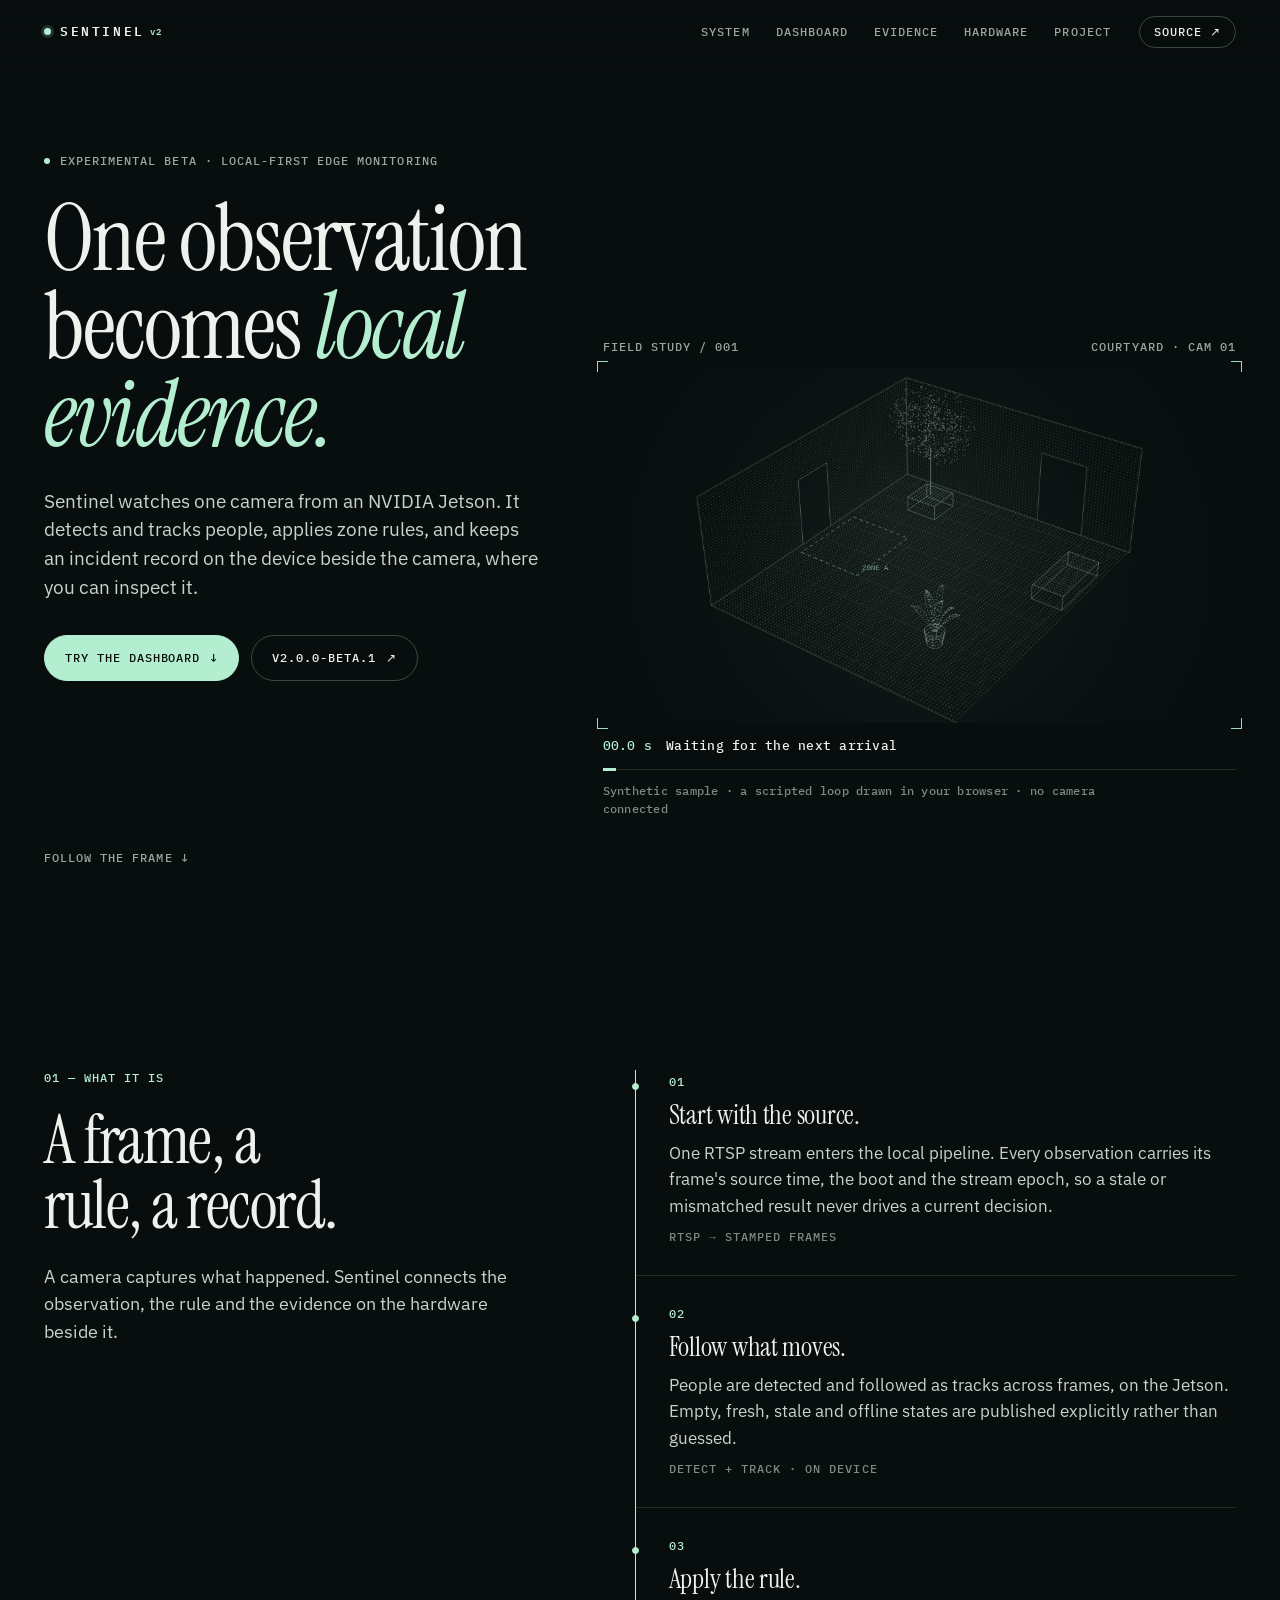
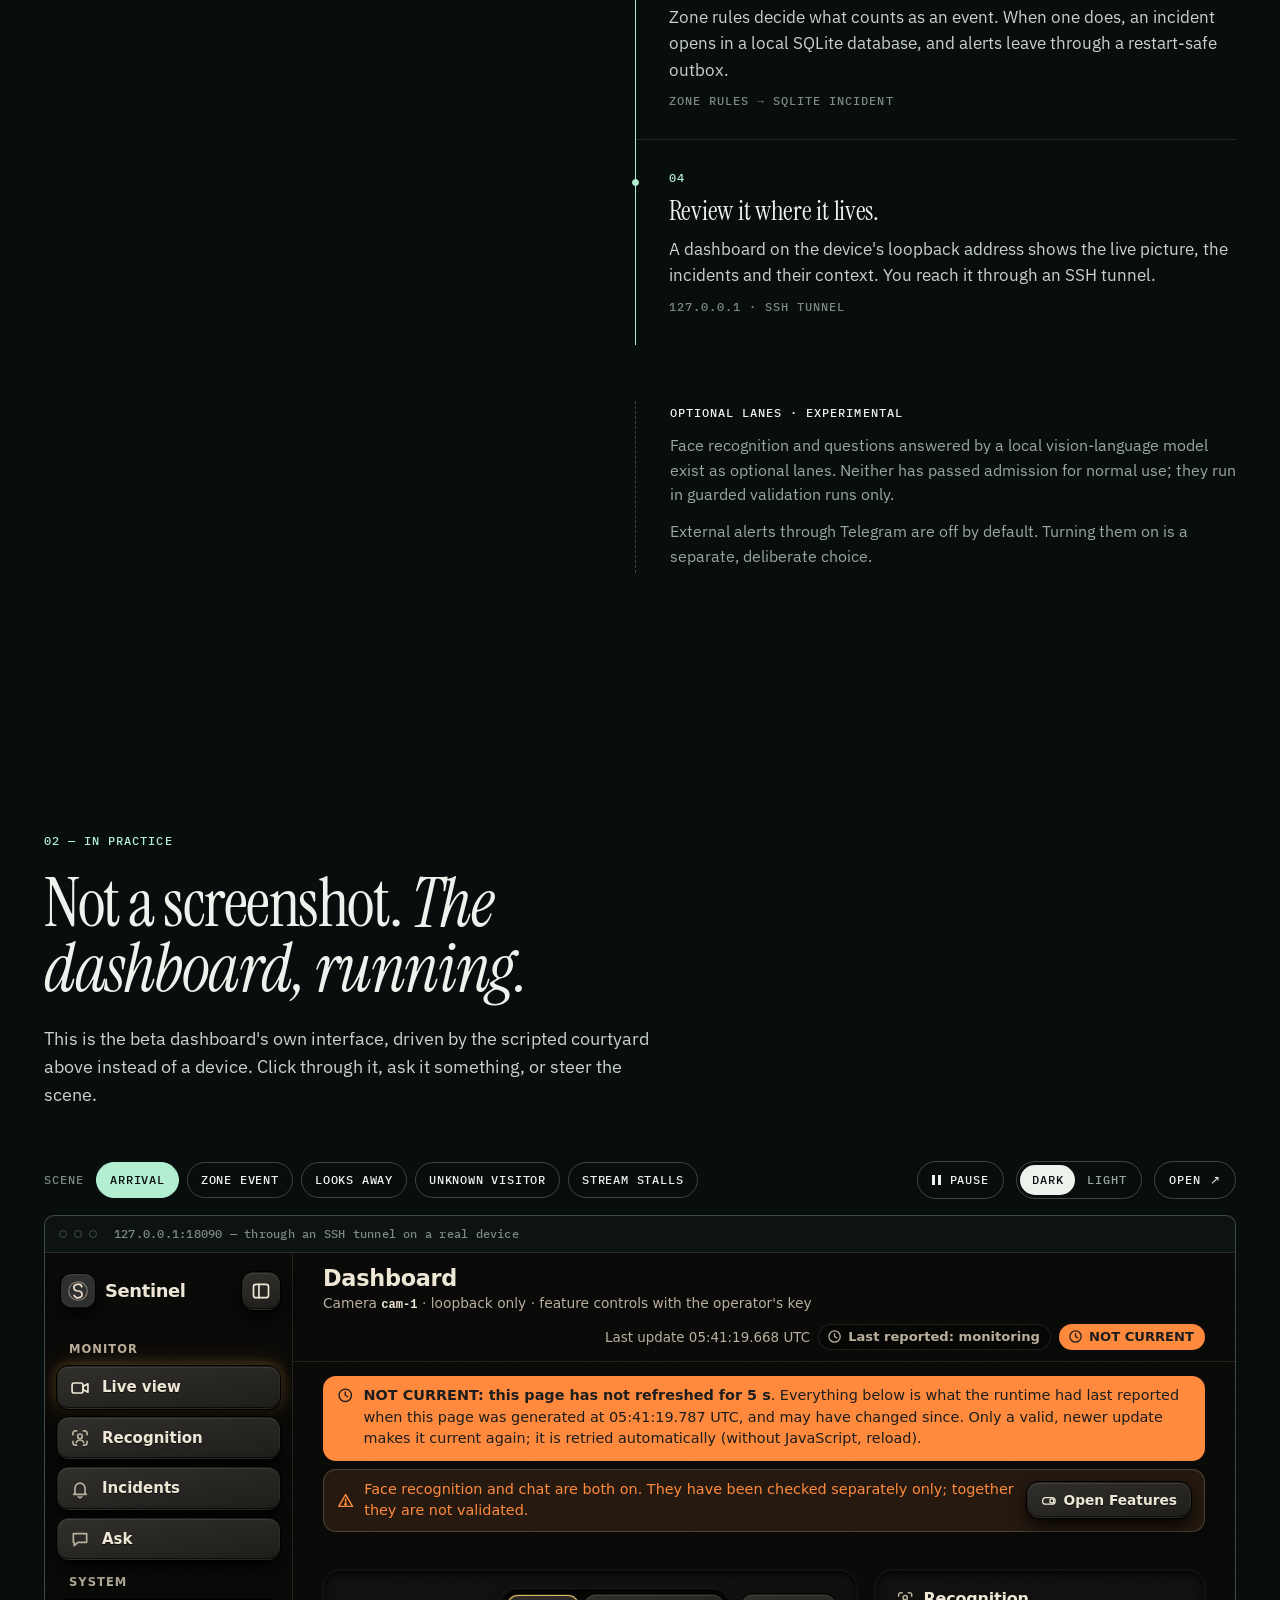
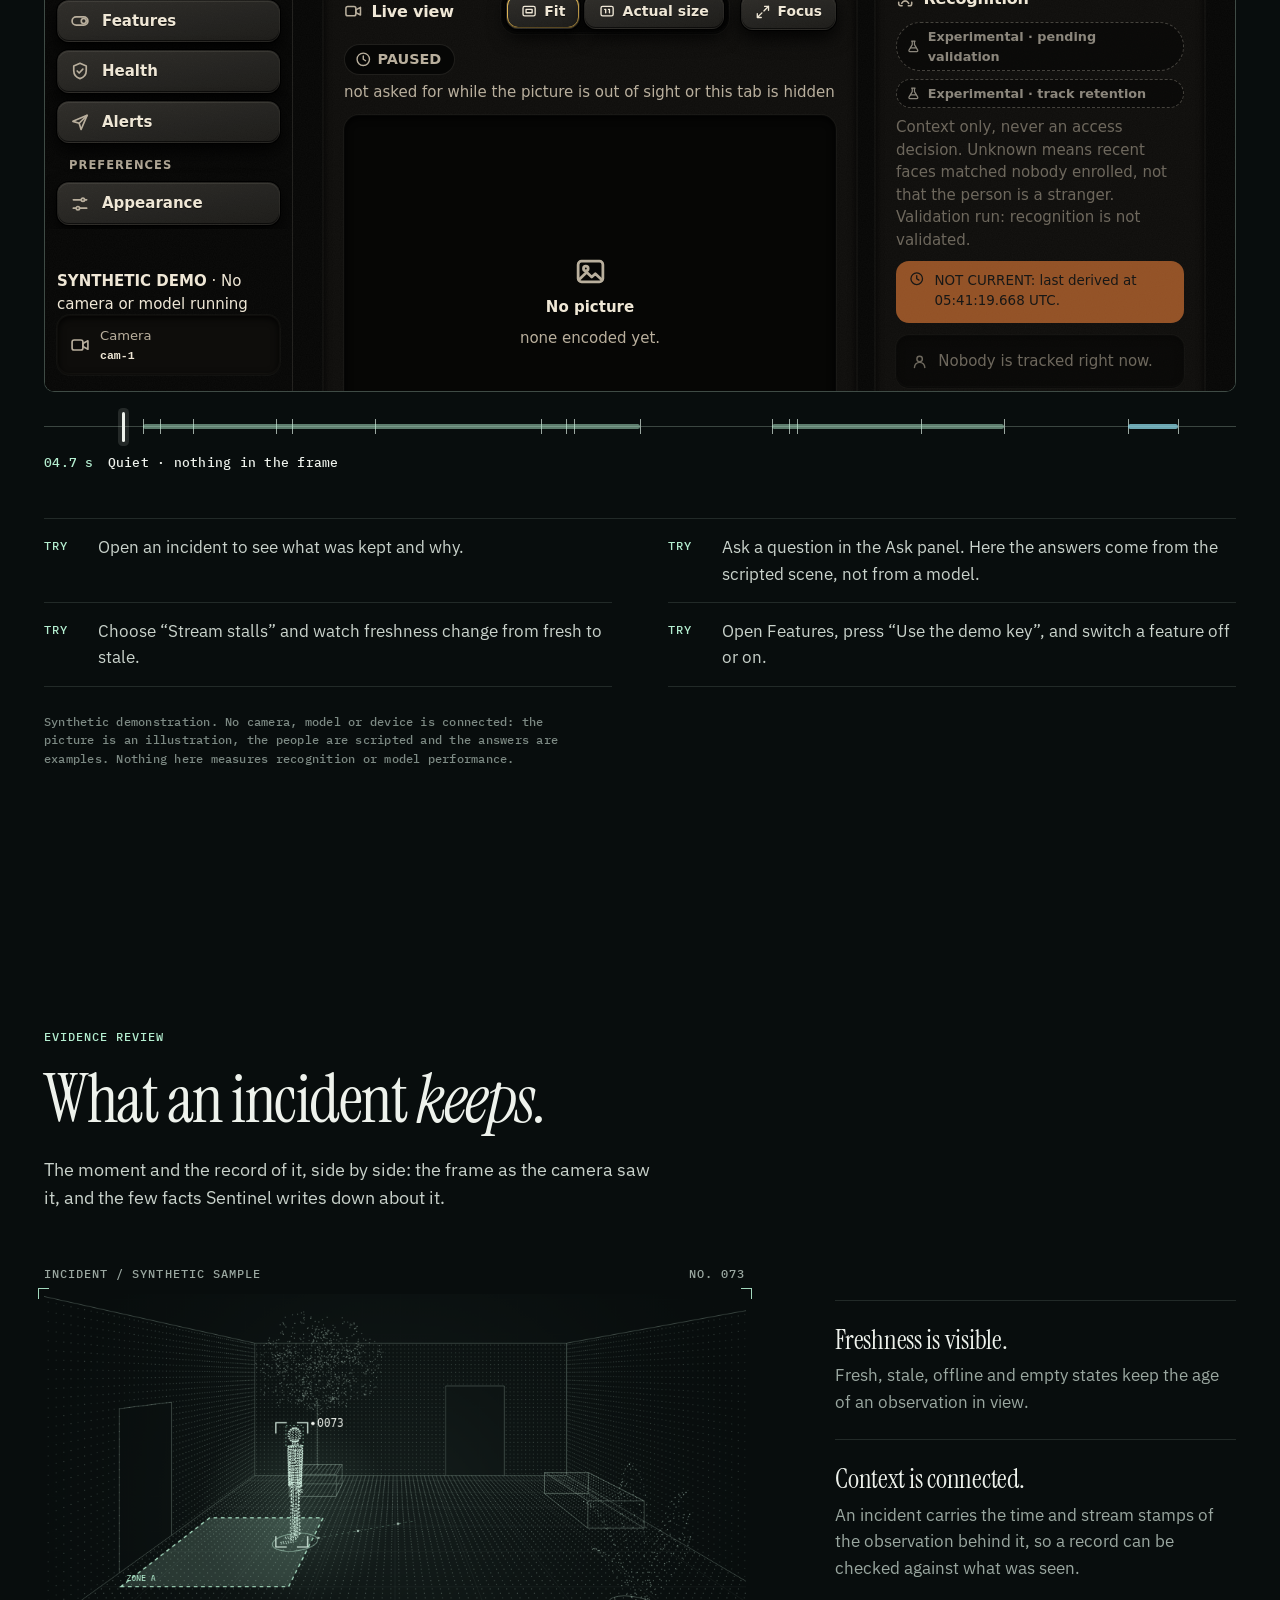
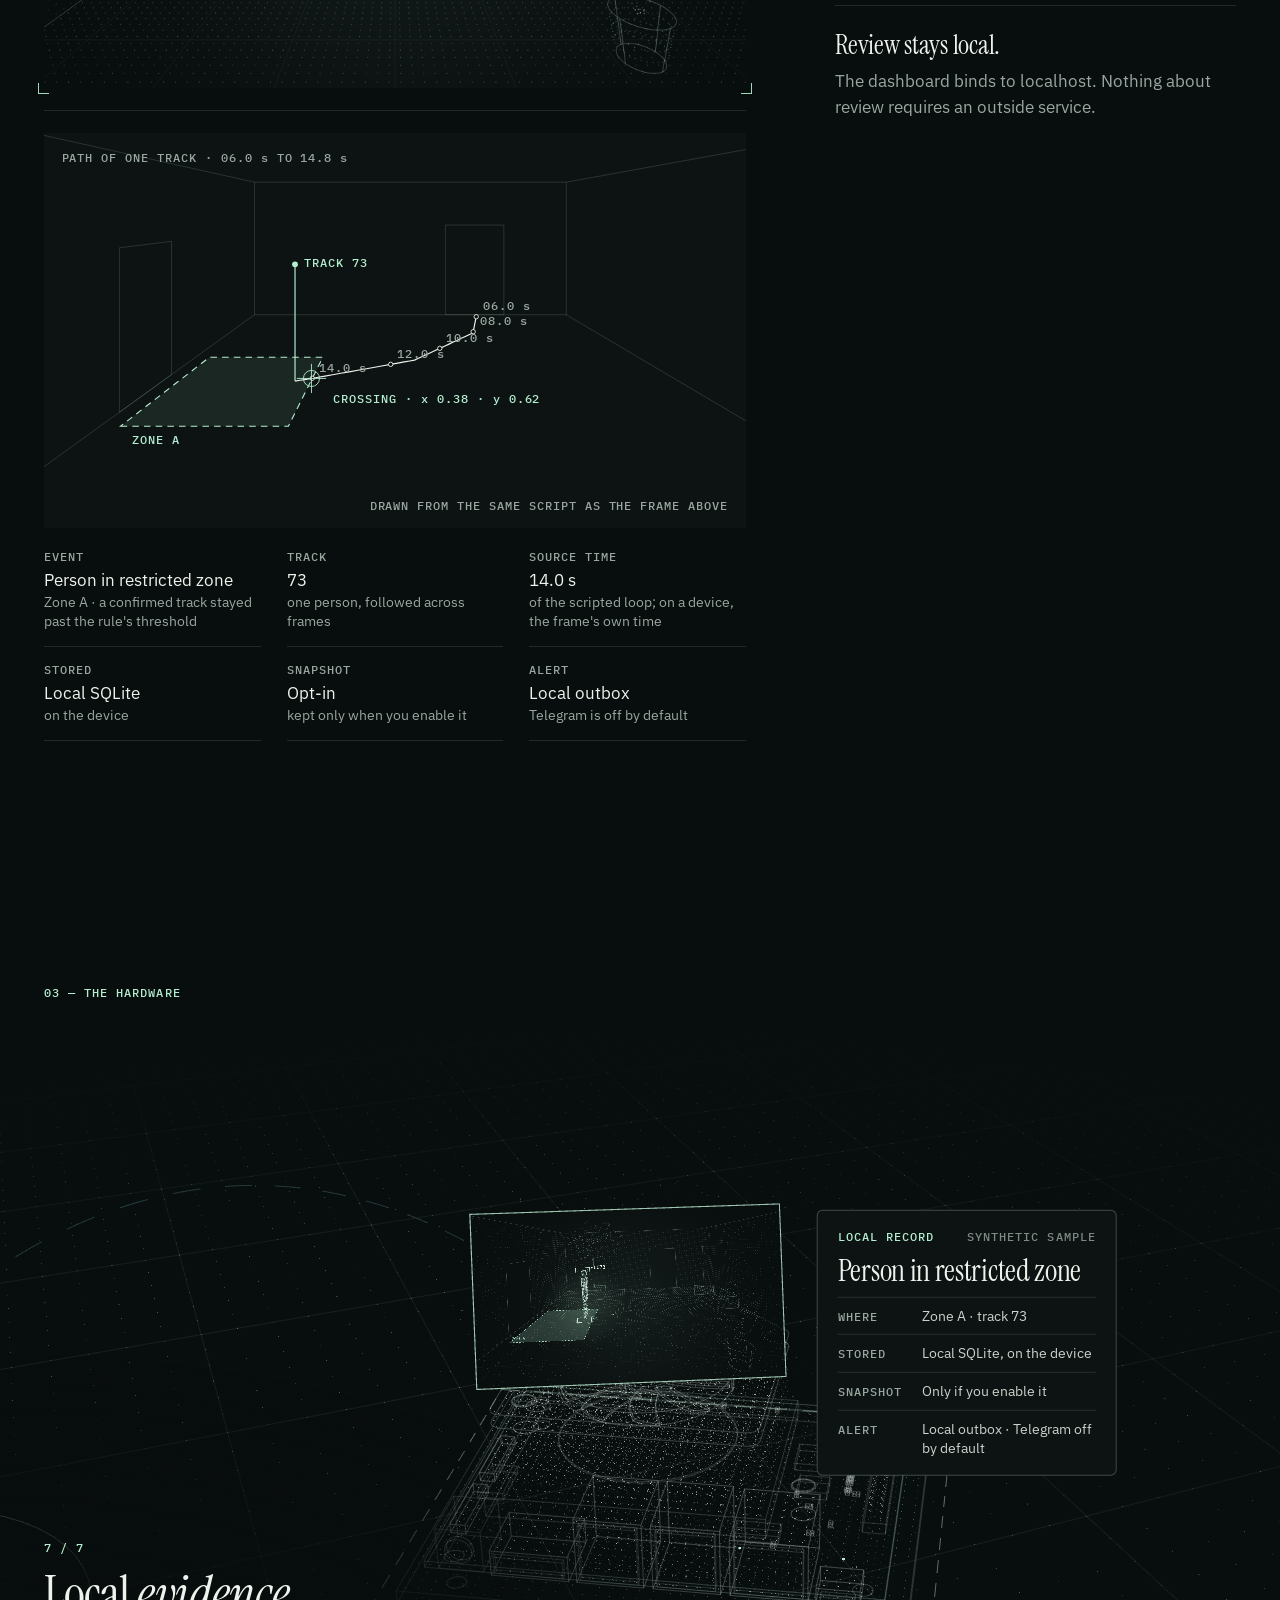
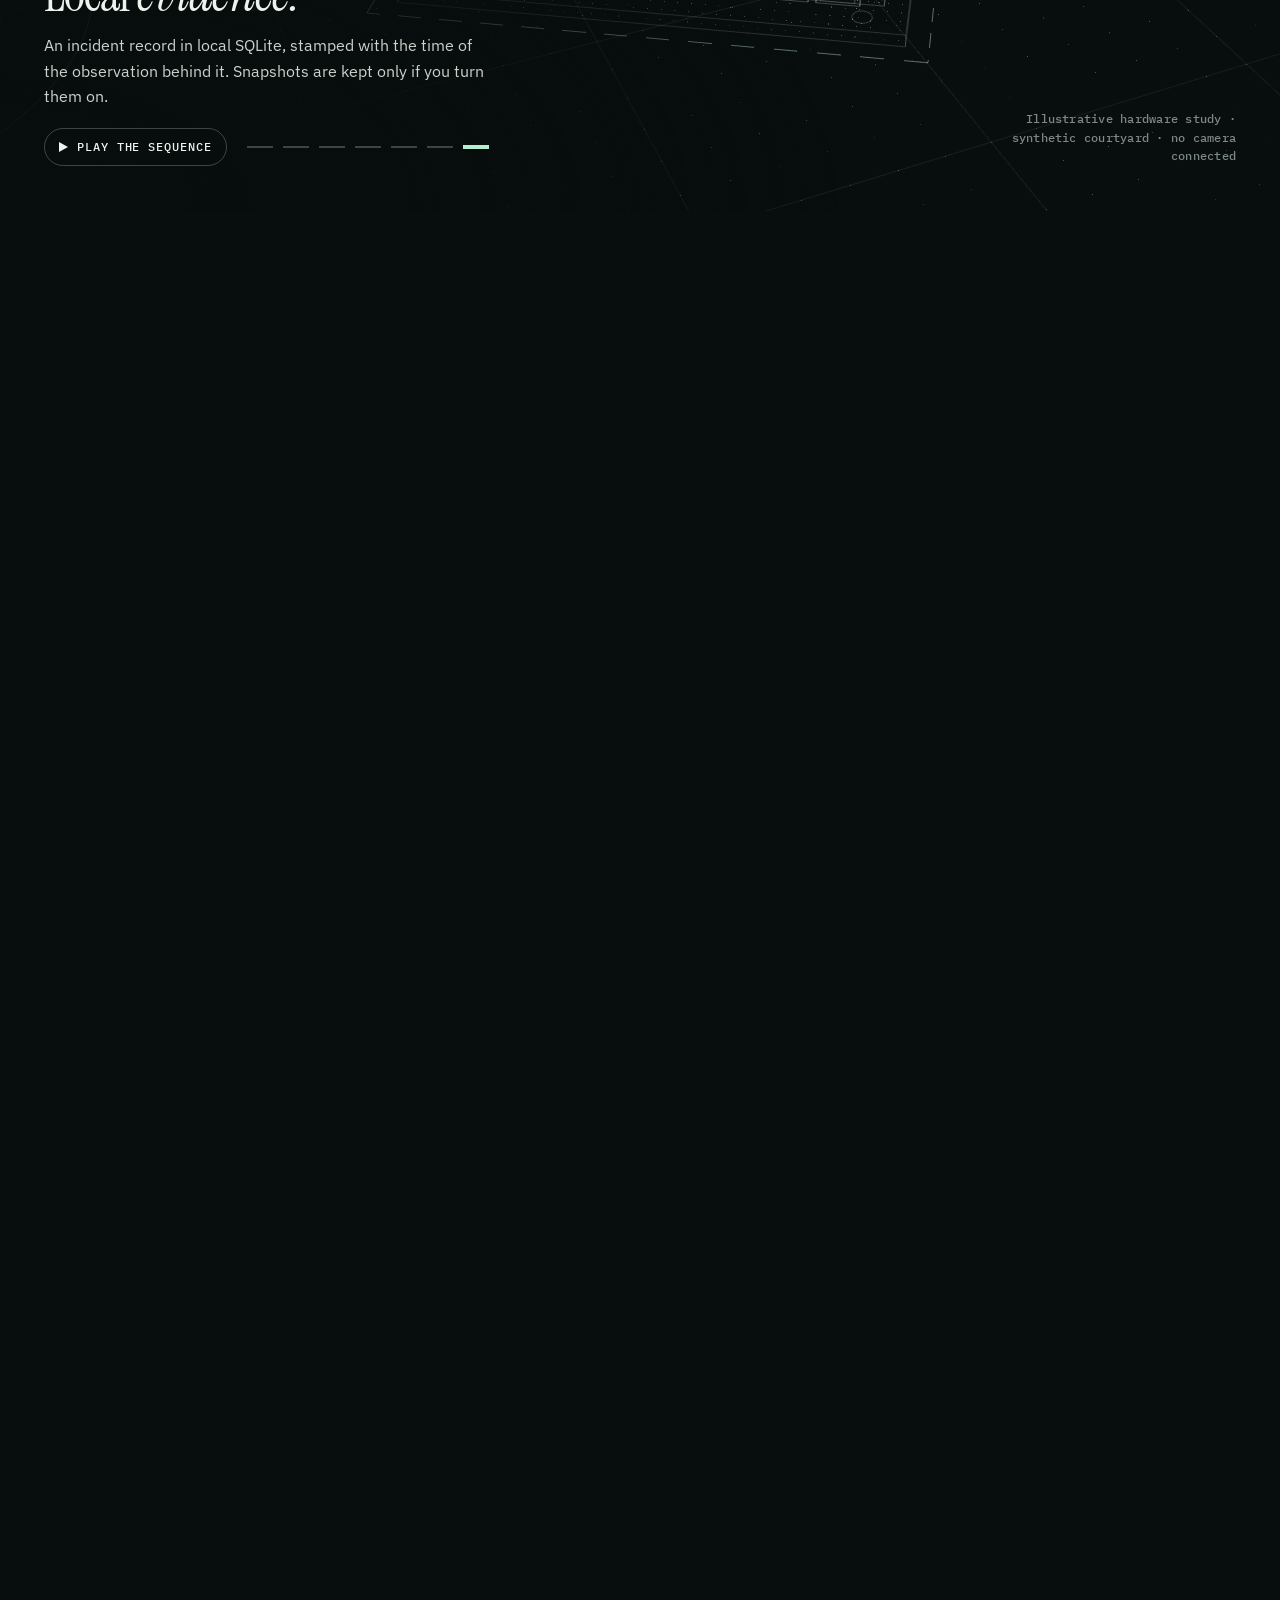
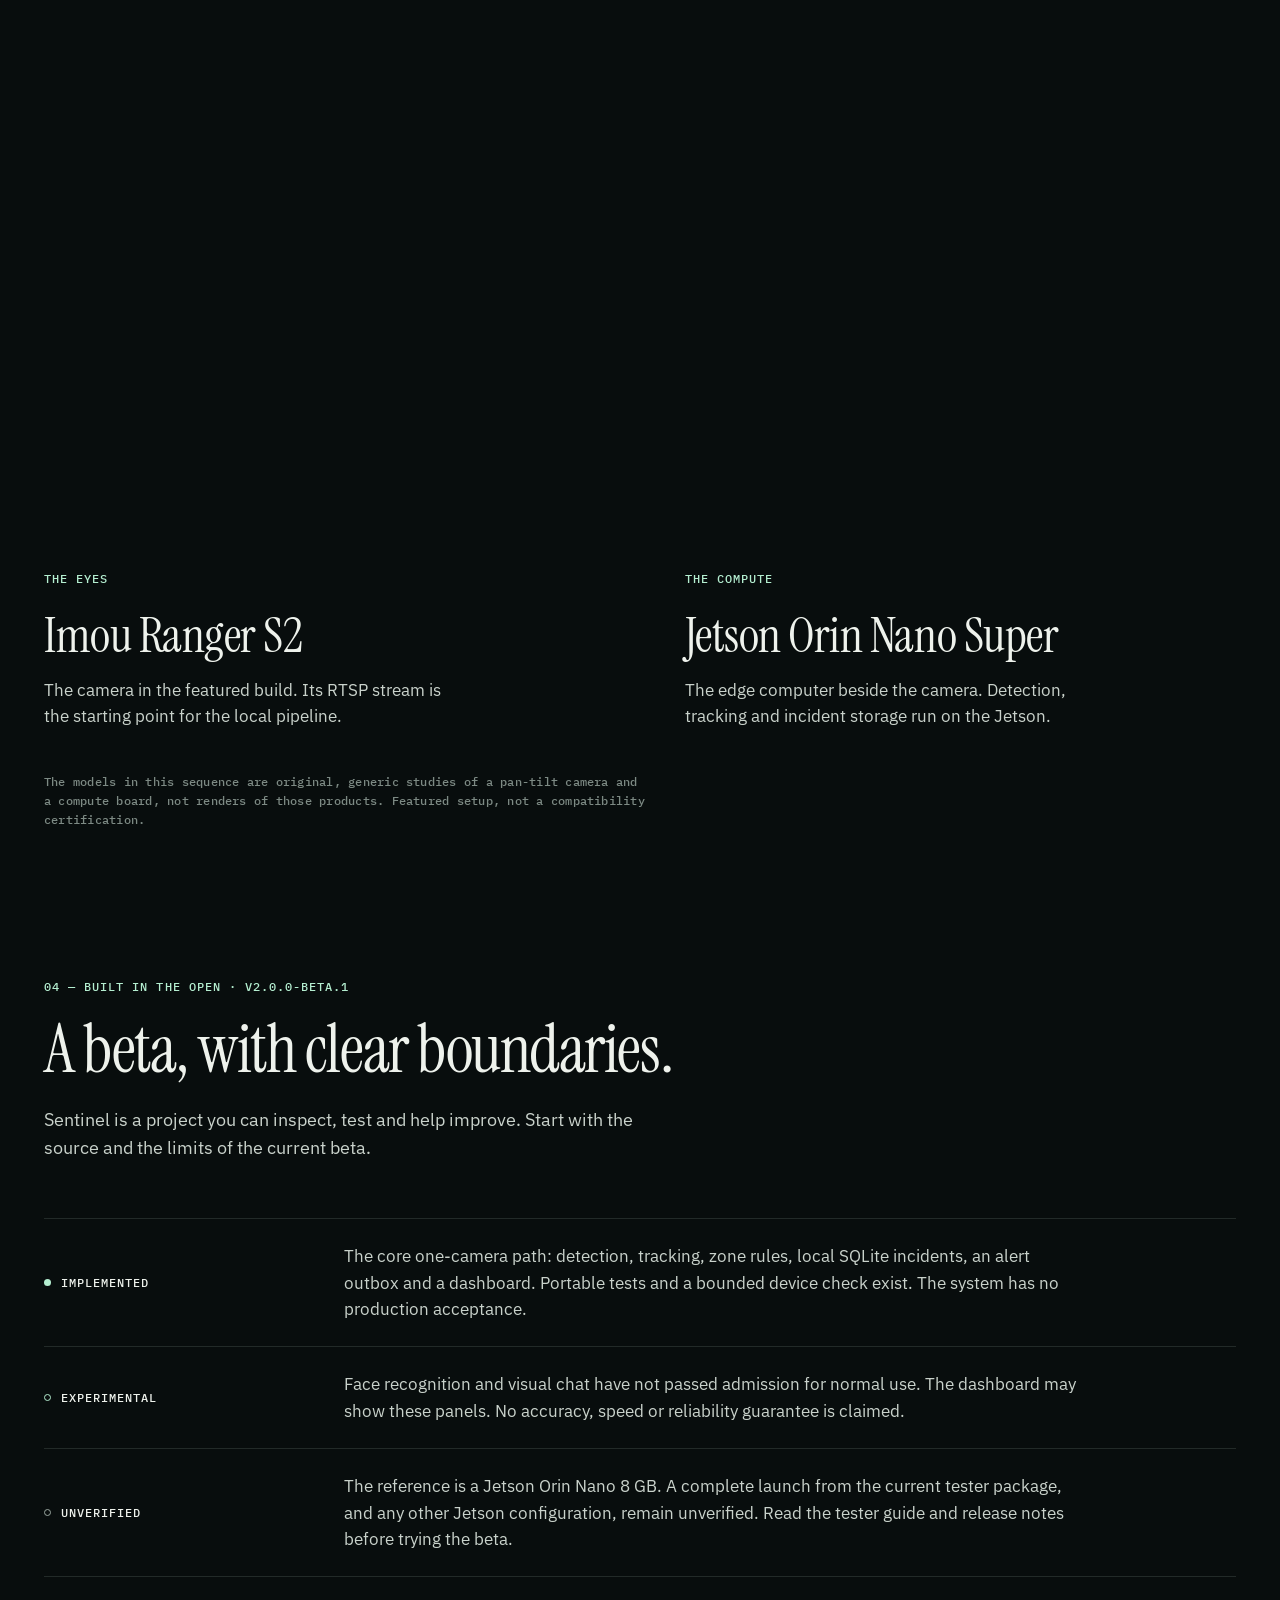
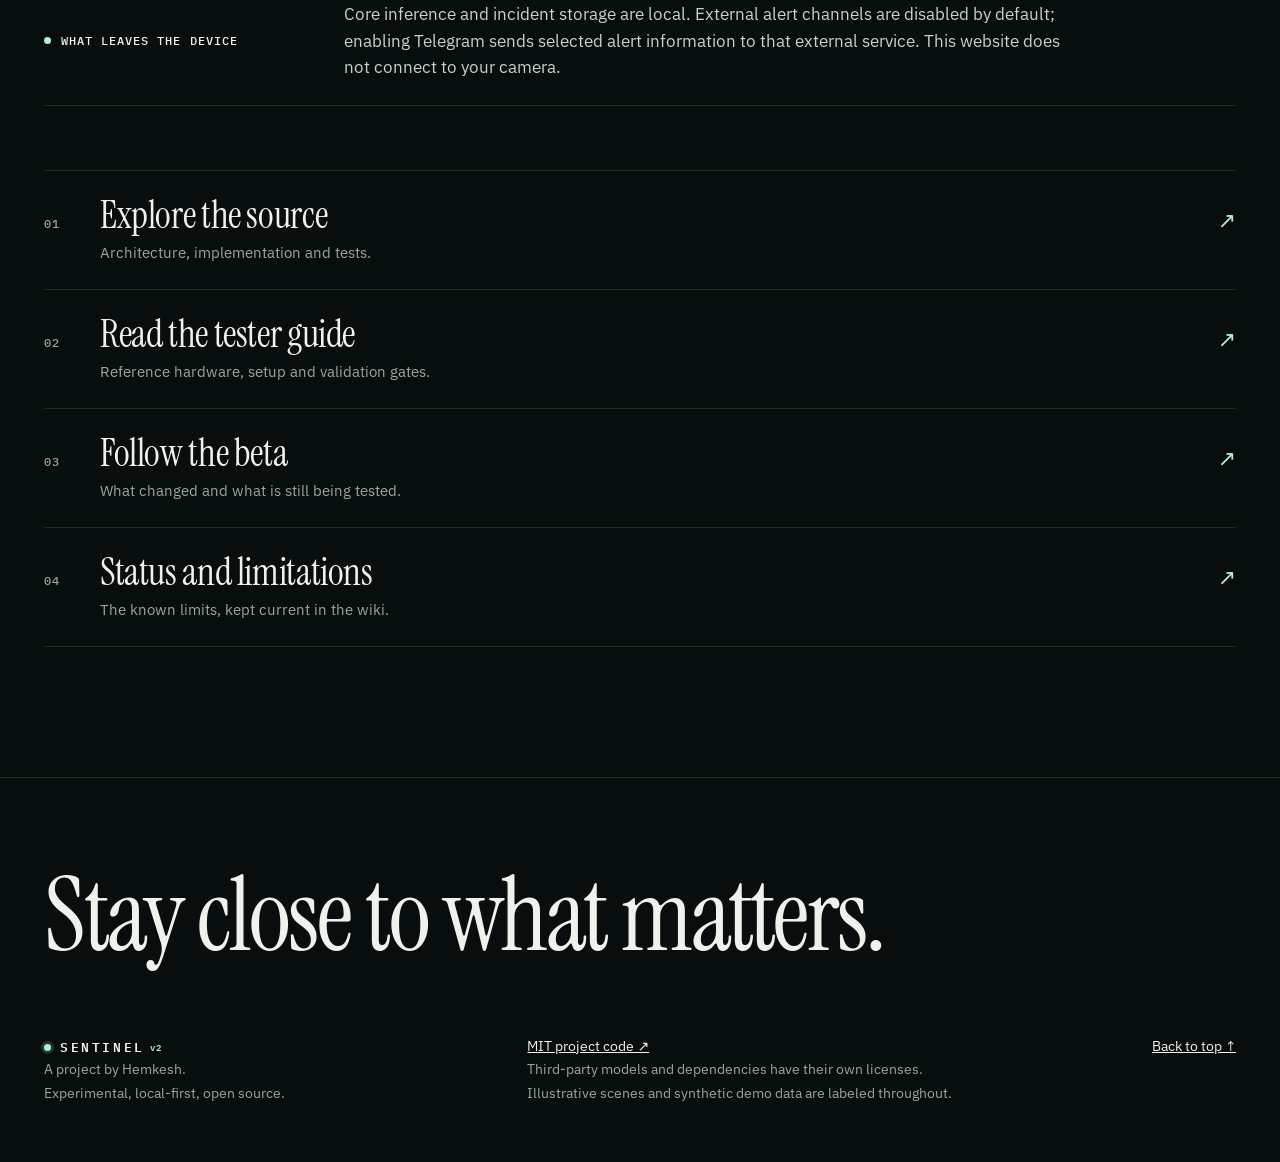
==== index.html @ 36aeb62c "Sentinel v2 website" ====
<!doctype html>
<html lang="en">
<head>
<meta charset="utf-8">
<meta name="viewport" content="width=device-width, initial-scale=1, viewport-fit=cover">
<title>Sentinel v2 — One observation becomes local evidence</title>
<meta name="description" content="An experimental, open-source edge monitoring project. One camera, local detection and tracking, and an incident record you can inspect. Built for NVIDIA Jetson.">
<meta name="theme-color" content="#080d0d">
<link rel="stylesheet" href="assets/fonts.css">
<link rel="stylesheet" href="assets/site.css">
</head>
<body>
<a class="skip" href="#main">Skip to content</a>

<header class="top" id="top-bar">
  <a class="mark" href="#top" aria-label="Sentinel v2, back to top"><span class="mark-dot" aria-hidden="true"></span>SENTINEL<sup>v2</sup></a>
  <nav class="top-nav" aria-label="Sections">
    <a href="#system">System</a>
    <a href="#dashboard">Dashboard</a>
    <a href="#evidence">Evidence</a>
    <a href="#hardware">Hardware</a>
    <a href="#project">Project</a>
  </nav>
  <a class="top-source" href="https://github.com/hemkesh2021-dotcom/Sentinel_Surveillance" target="_blank" rel="noopener">Source <span aria-hidden="true">↗</span></a>
</header>

<main id="main">

  <!-- ============================================================ opening -->
  <section class="hero" id="top">
    <div class="hero-copy">
      <p class="eyebrow"><span class="pulse" aria-hidden="true"></span>Experimental beta · local-first edge monitoring</p>
      <h1>One observation becomes <em>local evidence.</em></h1>
      <p class="lede">Sentinel watches one camera from an NVIDIA Jetson. It detects and tracks people, applies zone rules, and keeps an incident record on the device beside the camera, where you can inspect it.</p>
      <div class="actions">
        <a class="btn btn-solid" href="#dashboard">Try the dashboard <span aria-hidden="true">↓</span></a>
        <a class="btn" href="https://github.com/hemkesh2021-dotcom/Sentinel_Surveillance/releases/tag/v2.0.0-beta.1" target="_blank" rel="noopener">v2.0.0-beta.1 <span aria-hidden="true">↗</span></a>
      </div>
    </div>
    <figure class="plate hero-plate" id="hero-plate">
      <div class="plate-head mono"><span>Field study / 001</span><span>Courtyard · cam 01</span></div>
      <div class="plate-frame">
        <canvas id="hero-canvas" width="960" height="540" role="img" aria-label="A courtyard drawn in dots and lines, seen from above. People walk in through a gate and are marked as tracked people; a marked zone lights up when one steps into it."></canvas>
        <i class="tick tl"></i><i class="tick tr"></i><i class="tick bl"></i><i class="tick br"></i>
      </div>
      <figcaption>
        <p class="event-line mono" id="hero-event" aria-live="off"><b>00.0 s</b><span>Waiting for the next arrival</span></p>
        <div class="loop-bar" aria-hidden="true"><i id="hero-bar"></i></div>
        <p class="honest mono">Synthetic sample · a scripted loop drawn in your browser · no camera connected</p>
      </figcaption>
    </figure>
    <a class="scroll-cue mono" href="#system">Follow the frame <span aria-hidden="true">↓</span></a>
  </section>

  <!-- ============================================================ 01 the system -->
  <section class="system" id="system">
    <div class="sec-head">
      <p class="kicker mono">01 — What it is</p>
      <h2>A frame, a rule, a record.</h2>
      <p class="sub">A camera captures what happened. Sentinel connects the observation, the rule and the evidence on the hardware beside it.</p>
    </div>
    <ol class="chain" id="chain">
      <li data-step="source">
        <span class="chain-n mono">01</span>
        <h3>Start with the source.</h3>
        <p>One RTSP stream enters the local pipeline. Every observation carries its frame's source time, the boot and the stream epoch, so a stale or mismatched result never drives a current decision.</p>
        <span class="chain-tag mono">RTSP → stamped frames</span>
      </li>
      <li data-step="track">
        <span class="chain-n mono">02</span>
        <h3>Follow what moves.</h3>
        <p>People are detected and followed as tracks across frames, on the Jetson. Empty, fresh, stale and offline states are published explicitly rather than guessed.</p>
        <span class="chain-tag mono">Detect + track · on device</span>
      </li>
      <li data-step="rule">
        <span class="chain-n mono">03</span>
        <h3>Apply the rule.</h3>
        <p>Zone rules decide what counts as an event. When one does, an incident opens in a local SQLite database, and alerts leave through a restart-safe outbox.</p>
        <span class="chain-tag mono">Zone rules → SQLite incident</span>
      </li>
      <li data-step="review">
        <span class="chain-n mono">04</span>
        <h3>Review it where it lives.</h3>
        <p>A dashboard on the device's loopback address shows the live picture, the incidents and their context. You reach it through an SSH tunnel.</p>
        <span class="chain-tag mono">127.0.0.1 · SSH tunnel</span>
      </li>
    </ol>
    <aside class="lanes">
      <p class="mono lanes-h">Optional lanes · experimental</p>
      <p>Face recognition and questions answered by a local vision-language model exist as optional lanes. Neither has passed admission for normal use; they run in guarded validation runs only.</p>
      <p>External alerts through Telegram are off by default. Turning them on is a separate, deliberate choice.</p>
    </aside>
  </section>

  <!-- ============================================================ 02 the dashboard -->
  <section class="practice" id="dashboard">
    <div class="sec-head">
      <p class="kicker mono">02 — In practice</p>
      <h2>Not a screenshot. <em>The dashboard, running.</em></h2>
      <p class="sub">This is the beta dashboard's own interface, driven by the scripted courtyard above instead of a device. Click through it, ask it something, or steer the scene.</p>
    </div>

    <div class="deck" id="deck" data-state="loading">
      <div class="deck-bar">
        <div class="deck-group" role="group" aria-label="Jump to a moment in the scene">
          <span class="deck-label mono">Scene</span>
          <div class="chips" id="deck-scenarios"></div>
        </div>
        <div class="deck-group deck-right">
          <button class="icon-btn" id="deck-play" type="button" aria-pressed="true" aria-label="Pause the scene"><span class="ico-pause" aria-hidden="true"></span><span class="icon-btn-t">Pause</span></button>
          <div class="seg" role="group" aria-label="Dashboard appearance" id="deck-theme">
            <button type="button" data-theme="dark" aria-pressed="true">Dark</button>
            <button type="button" data-theme="light" aria-pressed="false">Light</button>
          </div>
          <a class="icon-btn" id="deck-open" href="dashboard.html" target="_blank" rel="noopener" aria-label="Open the dashboard in its own tab">Open <span aria-hidden="true">↗</span></a>
        </div>
      </div>

      <div class="deck-window">
        <div class="deck-chrome mono" aria-hidden="true"><i></i><i></i><i></i><span>127.0.0.1:18090 — through an SSH tunnel on a real device</span></div>
        <div class="deck-view">
          <iframe id="deck-frame" title="Sentinel beta dashboard, running on synthetic demonstration data" loading="lazy" allow="fullscreen"></iframe>
          <button class="deck-tap" id="deck-tap" type="button" hidden><span>Tap to use the dashboard</span></button>
          <div class="deck-wait mono" id="deck-wait">Starting the dashboard…</div>
          <div class="deck-fallback" id="deck-fallback" hidden>
            <img id="deck-poster" alt="The Sentinel beta dashboard with synthetic demonstration data: a live picture of the courtyard, tracked people, incidents and system health." width="1440" height="900" loading="lazy">
            <p>The live dashboard could not be embedded here. <a href="dashboard.html" target="_blank" rel="noopener">Open it in its own tab <span aria-hidden="true">↗</span></a></p>
          </div>
        </div>
      </div>

      <div class="tape" id="tape">
        <div class="tape-track">
          <div class="tape-spans" id="tape-spans" aria-hidden="true"></div>
          <input class="tape-range" id="tape-range" type="range" min="0" max="72" step="0.1" value="0" aria-label="Scene time, in seconds of a 72 second loop">
        </div>
        <p class="tape-now mono" id="tape-now" aria-live="off"><b>00.0 s</b><span>Scene clock</span></p>
      </div>
    </div>

    <ul class="try">
      <li><b class="mono">Try</b>Open an incident to see what was kept and why.</li>
      <li><b class="mono">Try</b>Ask a question in the Ask panel. Here the answers come from the scripted scene, not from a model.</li>
      <li><b class="mono">Try</b>Choose “Stream stalls” and watch freshness change from fresh to stale.</li>
      <li><b class="mono">Try</b>Open Features, press “Use the demo key”, and switch a feature off or on.</li>
    </ul>
    <p class="honest mono">Synthetic demonstration. No camera, model or device is connected: the picture is an illustration, the people are scripted and the answers are examples. Nothing here measures recognition or model performance.</p>
  </section>

  <!-- ============================================================ evidence -->
  <section class="evidence" id="evidence">
    <div class="sec-head">
      <p class="kicker mono">Evidence review</p>
      <h2>What an incident <em>keeps.</em></h2>
      <p class="sub">The moment and the record of it, side by side: the frame as the camera saw it, and the few facts Sentinel writes down about it.</p>
    </div>
    <figure class="plate evidence-plate">
      <div class="plate-head mono"><span>Incident / synthetic sample</span><span id="ev-no">No. 073</span></div>
      <div class="plate-frame">
        <canvas id="ev-canvas" width="960" height="540" role="img" aria-label="The courtyard as the camera sees it, drawn in dots, at the moment a tracked person stands inside Zone A in front of a side door."></canvas>
        <i class="tick tl"></i><i class="tick tr"></i><i class="tick bl"></i><i class="tick br"></i>
      </div>
      <div class="plate-record">
        <svg id="ev-diagram" viewBox="0 0 960 540" role="img" aria-label="The same moment as a diagram: the zone outline, the path the tracked person walked and the point where the path crosses into the zone."></svg>
        <dl class="fields">
          <div><dt class="mono">Event</dt><dd>Person in restricted zone <small>Zone A · a confirmed track stayed past the rule's threshold</small></dd></div>
          <div><dt class="mono">Track</dt><dd>73 <small>one person, followed across frames</small></dd></div>
          <div><dt class="mono">Source time</dt><dd id="ev-time">14.0 s <small>of the scripted loop; on a device, the frame's own time</small></dd></div>
          <div><dt class="mono">Stored</dt><dd>Local SQLite <small>on the device</small></dd></div>
          <div><dt class="mono">Snapshot</dt><dd>Opt-in <small>kept only when you enable it</small></dd></div>
          <div><dt class="mono">Alert</dt><dd>Local outbox <small>Telegram is off by default</small></dd></div>
        </dl>
      </div>
    </figure>
    <ul class="notes">
      <li><h3>Freshness is visible.</h3><p>Fresh, stale, offline and empty states keep the age of an observation in view.</p></li>
      <li><h3>Context is connected.</h3><p>An incident carries the time and stream stamps of the observation behind it, so a record can be checked against what was seen.</p></li>
      <li><h3>Review stays local.</h3><p>The dashboard binds to localhost. Nothing about review requires an outside service.</p></li>
    </ul>
  </section>

  <!-- ============================================================ 03 the hardware -->
  <section class="film" id="hardware" aria-labelledby="film-title">
    <div class="film-track" id="film-track">
      <div class="film-stage" id="film-stage" data-beat="0" data-ready="0">
        <p class="kicker mono film-kicker" id="film-title">03 — The hardware</p>
        <div class="film-view" id="film-view">
        <img class="film-poster" id="film-poster" alt="" aria-hidden="true">
        <canvas id="film-canvas" aria-hidden="true"></canvas>
        <div class="film-overlay" id="film-overlay" aria-hidden="true">
          <div class="fl-frame" data-k="frame"><i class="tick tl"></i><i class="tick tr"></i><i class="tick bl"></i><i class="tick br"></i><span class="fl-frame-a mono">Courtyard · cam 01</span><span class="fl-frame-b mono">Synthetic sample</span></div>
          <div class="fl-pin mono" data-k="capture"><b>01</b>Capture</div>
          <div class="fl-pin mono" data-k="process"><b>02</b>Process</div>
          <div class="fl-pin fl-event mono" data-k="event"><span>Zone A · entered</span></div>
          <div class="fl-tag mono" data-k="depth">Illustrative scene · not a live feed or depth sensor</div>
          <div class="fl-track" data-k="track"><i class="tick tl"></i><i class="tick tr"></i><i class="tick bl"></i><i class="tick br"></i><span class="mono"><b></b>0073</span></div>
          <div class="fl-cam mono" data-k="cam">Cam 01</div>
          <div class="fl-pin fl-signal mono" data-k="stream">Local network</div>
          <div class="fl-record" data-k="record">
            <p class="mono fl-record-h">Local record <span>synthetic sample</span></p>
            <p class="fl-record-t">Person in restricted zone</p>
            <dl>
              <div><dt class="mono">Where</dt><dd>Zone A · track 73</dd></div>
              <div><dt class="mono">Stored</dt><dd>Local SQLite, on the device</dd></div>
              <div><dt class="mono">Snapshot</dt><dd>Only if you enable it</dd></div>
              <div><dt class="mono">Alert</dt><dd>Local outbox · Telegram off by default</dd></div>
            </dl>
          </div>
        </div>
        </div>

        <div class="film-chrome">
          <div class="film-caps" id="film-caps" aria-live="polite">
            <div class="cap" data-beat="0"><p class="mono cap-n">1 / 7</p><h3>Two parts. <em>One local loop.</em></h3><p>A camera to observe and an edge computer to process. In the featured build they are an Imou Ranger S2 and a Jetson Orin Nano Super.</p></div>
            <div class="cap" data-beat="1"><p class="mono cap-n">2 / 7</p><h3>It starts <em>at the glass.</em></h3><p>One RTSP stream enters the pipeline. The dashboard's preview reuses those captured frames; it does not open a second connection to the camera.</p></div>
            <div class="cap" data-beat="2"><p class="mono cap-n">3 / 7</p><h3>One <em>observation.</em></h3><p>A frame arrives with its source time attached, so current activity stays distinct from stale frames.</p></div>
            <div class="cap" data-beat="3"><p class="mono cap-n">4 / 7</p><h3>The same frame, <em>opened.</em></h3><p>Lifted out of the camera's view so the scene can be read: the yard, the person, the zone, and the cone the camera sees. An illustration: Sentinel works on the flat frame.</p></div>
            <div class="cap" data-beat="4"><p class="mono cap-n">5 / 7</p><h3>The event stays <em>identifiable.</em></h3><p>The person is followed as one track. When that track stays in Zone A past the rule's threshold, the zone rule opens an incident for it.</p></div>
            <div class="cap" data-beat="5"><p class="mono cap-n">6 / 7</p><h3>Carried to the board <em>beside it.</em></h3><p>Detection, tracking and incident storage run on the Jetson, on your own network. External alerts are a separate choice, off by default.</p></div>
            <div class="cap" data-beat="6"><p class="mono cap-n">7 / 7</p><h3>Local <em>evidence.</em></h3><p>An incident record in local SQLite, stamped with the time of the observation behind it. Snapshots are kept only if you turn them on.</p>
              <dl class="cap-record">
                <div><dt class="mono">Event</dt><dd>Person in restricted zone · Zone A · track 73</dd></div>
                <div><dt class="mono">Stored</dt><dd>Local SQLite, on the device</dd></div>
                <div><dt class="mono">Alert</dt><dd>Local outbox · Telegram off by default</dd></div>
              </dl>
            </div>
          </div>
          <div class="film-ctl">
            <button class="icon-btn" id="film-play" type="button" aria-pressed="false" aria-label="Play the sequence"><span class="ico-play" aria-hidden="true"></span><span class="icon-btn-t">Play the sequence</span></button>
            <div class="film-steps" id="film-steps" role="group" aria-label="Chapters of the hardware sequence"></div>
          </div>
          <p class="honest mono film-note" id="film-note"><span class="note-wide">Illustrative hardware study · synthetic courtyard · no camera connected</span><span class="note-narrow">Illustrative study · synthetic scene · no camera</span></p>
        </div>
      </div>
    </div>

    <ol class="film-static" id="film-static" hidden></ol>

    <div class="pair">
      <div>
        <p class="kicker mono">The eyes</p>
        <h3>Imou Ranger S2</h3>
        <p>The camera in the featured build. Its RTSP stream is the starting point for the local pipeline.</p>
      </div>
      <div>
        <p class="kicker mono">The compute</p>
        <h3>Jetson Orin Nano Super</h3>
        <p>The edge computer beside the camera. Detection, tracking and incident storage run on the Jetson.</p>
      </div>
      <p class="honest mono">The models in this sequence are original, generic studies of a pan-tilt camera and a compute board, not renders of those products. Featured setup, not a compatibility certification.</p>
    </div>
  </section>

  <!-- ============================================================ 04 the project -->
  <section class="project" id="project">
    <div class="sec-head">
      <p class="kicker mono">04 — Built in the open · v2.0.0-beta.1</p>
      <h2>A beta, with clear boundaries.</h2>
      <p class="sub">Sentinel is a project you can inspect, test and help improve. Start with the source and the limits of the current beta.</p>
    </div>

    <div class="status">
      <div class="status-row">
        <p class="mono status-k"><i class="dot dot-on" aria-hidden="true"></i>Implemented</p>
        <p>The core one-camera path: detection, tracking, zone rules, local SQLite incidents, an alert outbox and a dashboard. Portable tests and a bounded device check exist. The system has no production acceptance.</p>
      </div>
      <div class="status-row">
        <p class="mono status-k"><i class="dot dot-mid" aria-hidden="true"></i>Experimental</p>
        <p>Face recognition and visual chat have not passed admission for normal use. The dashboard may show these panels. No accuracy, speed or reliability guarantee is claimed.</p>
      </div>
      <div class="status-row">
        <p class="mono status-k"><i class="dot dot-off" aria-hidden="true"></i>Unverified</p>
        <p>The reference is a Jetson Orin Nano 8 GB. A complete launch from the current tester package, and any other Jetson configuration, remain unverified. Read the tester guide and release notes before trying the beta.</p>
      </div>
      <div class="status-row">
        <p class="mono status-k"><i class="dot dot-on" aria-hidden="true"></i>What leaves the device</p>
        <p>Core inference and incident storage are local. External alert channels are disabled by default; enabling Telegram sends selected alert information to that external service. This website does not connect to your camera.</p>
      </div>
    </div>

    <ul class="links">
      <li><a href="https://github.com/hemkesh2021-dotcom/Sentinel_Surveillance" target="_blank" rel="noopener"><span class="mono">01</span><b>Explore the source</b><small>Architecture, implementation and tests.</small><i aria-hidden="true">↗</i></a></li>
      <li><a href="https://github.com/hemkesh2021-dotcom/Sentinel_Surveillance/blob/master/packaging/beta-install/QUICKSTART.md" target="_blank" rel="noopener"><span class="mono">02</span><b>Read the tester guide</b><small>Reference hardware, setup and validation gates.</small><i aria-hidden="true">↗</i></a></li>
      <li><a href="https://github.com/hemkesh2021-dotcom/Sentinel_Surveillance/releases/tag/v2.0.0-beta.1" target="_blank" rel="noopener"><span class="mono">03</span><b>Follow the beta</b><small>What changed and what is still being tested.</small><i aria-hidden="true">↗</i></a></li>
      <li><a href="https://github.com/hemkesh2021-dotcom/Sentinel_Surveillance/wiki/Status-and-limitations" target="_blank" rel="noopener"><span class="mono">04</span><b>Status and limitations</b><small>The known limits, kept current in the wiki.</small><i aria-hidden="true">↗</i></a></li>
    </ul>
  </section>
</main>

<footer class="foot">
  <p class="foot-big">Stay close to what matters.</p>
  <div class="foot-row">
    <p><a class="mark" href="#top"><span class="mark-dot" aria-hidden="true"></span>SENTINEL<sup>v2</sup></a><br>A project by Hemkesh.<br>Experimental, local-first, open source.</p>
    <p><a href="https://github.com/hemkesh2021-dotcom/Sentinel_Surveillance/blob/master/LICENSE" target="_blank" rel="noopener">MIT project code ↗</a><br>Third-party models and dependencies have their own licenses.<br>Illustrative scenes and synthetic demo data are labeled throughout.</p>
    <p><a href="#top">Back to top ↑</a></p>
  </div>
</footer>

<script>window.SENTINEL_SITE = Object.assign({"three":"assets/three.min.js","dashboard":"dashboard.html","posters":"posters/"}, { trackLabel: function (a) { return "Track " + a.track; } });</script>
<script src="assets/courtyard.js"></script>
<script src="assets/hardware.js"></script>
<script src="assets/film.js"></script>
<script src="assets/site.js"></script>
</body>
</html>
---- assets/fonts.css ----
/* Instrument Serif, IBM Plex Sans and IBM Plex Mono: SIL Open Font License 1.1 (see the LICENSE files beside the fonts). */
@font-face { font-family: "Instrument Serif"; font-style: normal; font-weight: 400; font-display: swap; src: url("fonts/instrument-serif-latin-400-normal.woff2") format("woff2"); }
@font-face { font-family: "Instrument Serif"; font-style: italic; font-weight: 400; font-display: swap; src: url("fonts/instrument-serif-latin-400-italic.woff2") format("woff2"); }
@font-face { font-family: "IBM Plex Sans"; font-style: normal; font-weight: 400; font-display: swap; src: url("fonts/ibm-plex-sans-latin-400-normal.woff2") format("woff2"); }
@font-face { font-family: "IBM Plex Sans"; font-style: normal; font-weight: 500; font-display: swap; src: url("fonts/ibm-plex-sans-latin-500-normal.woff2") format("woff2"); }
@font-face { font-family: "IBM Plex Sans"; font-style: normal; font-weight: 600; font-display: swap; src: url("fonts/ibm-plex-sans-latin-600-normal.woff2") format("woff2"); }
@font-face { font-family: "IBM Plex Mono"; font-style: normal; font-weight: 400; font-display: swap; src: url("fonts/ibm-plex-mono-latin-400-normal.woff2") format("woff2"); }
@font-face { font-family: "IBM Plex Mono"; font-style: normal; font-weight: 500; font-display: swap; src: url("fonts/ibm-plex-mono-latin-500-normal.woff2") format("woff2"); }
@font-face { font-family: "IBM Plex Mono"; font-style: normal; font-weight: 600; font-display: swap; src: url("fonts/ibm-plex-mono-latin-600-normal.woff2") format("woff2"); }
---- assets/site.css ----
/* Sentinel v2 site candidate. One look (dark), stated explicitly. */
:root {
  color-scheme: dark;
  --ink: #080d0d; --ink2: #0c1312; --ink3: #121b19;
  --line: rgba(195, 219, 201, .14); --line2: rgba(195, 219, 201, .28);
  --ivory: #eef2ec; --text: #c9d2cb; --muted: #9aa7a0; --dim: #7d8a84;
  --sage: #b4eed0; --cyan: #86cfdc;
  --serif: "Instrument Serif", "Iowan Old Style", "Palatino Linotype", Palatino, Georgia, serif;
  --sans: "IBM Plex Sans", system-ui, -apple-system, "Segoe UI", Helvetica, Arial, sans-serif;
  --mono: "IBM Plex Mono", ui-monospace, SFMono-Regular, Menlo, Consolas, monospace;
  --gl: max(20px, env(safe-area-inset-left)); --gr: max(20px, env(safe-area-inset-right));
  --wrap: 1320px;
}
@media (min-width: 900px) { :root { --gl: max(44px, env(safe-area-inset-left)); --gr: max(44px, env(safe-area-inset-right)); } }
*, *::before, *::after { box-sizing: border-box; }
[hidden] { display: none !important; }
html { scroll-behavior: smooth; -webkit-text-size-adjust: 100%; }
body { margin: 0; background: var(--ink); color: var(--text); font: 400 16.5px/1.6 var(--sans); overflow-x: hidden; -webkit-font-smoothing: antialiased; }
img, canvas, svg, iframe { display: block; max-width: 100%; }
a { color: inherit; }
h1, h2, h3, p, ol, ul, dl, dd, figure { margin: 0; padding: 0; }
ol, ul { list-style: none; }
button { font: inherit; color: inherit; background: none; border: 0; padding: 0; cursor: pointer; }
:focus-visible { outline: 2px solid var(--sage); outline-offset: 3px; border-radius: 2px; }
.mono { font: 500 11.5px/1.4 var(--mono); letter-spacing: .09em; text-transform: uppercase; color: var(--muted); }
em { font-style: italic; color: var(--sage); }
h2 em, h3 em, .foot-big em { color: inherit; }
.skip { position: absolute; left: -9999px; top: 8px; z-index: 100; background: var(--sage); color: var(--ink); padding: 8px 14px; border-radius: 4px; }
.skip:focus { left: 12px; }
.honest { color: var(--dim); max-width: 78ch; text-transform: none; letter-spacing: .02em; font-size: 12px; line-height: 1.55; }

/* ------------------------------------------------------------ top bar */
.top { position: fixed; inset: 0 0 auto 0; z-index: 50; display: flex; align-items: center; gap: 28px; padding: 16px var(--gr) 26px var(--gl);
  background: linear-gradient(rgba(8, 13, 13, .96), rgba(8, 13, 13, .82) 55%, rgba(8, 13, 13, 0)); pointer-events: none; transition: opacity .35s, transform .35s; }
.top > * { pointer-events: auto; }
.top[data-quiet="1"] .top-nav { opacity: 0; pointer-events: none; }
.mark { font: 600 13px/1 var(--mono); letter-spacing: .2em; color: var(--ivory); text-decoration: none; display: inline-flex; align-items: center; gap: 9px; }
.mark sup { font-size: 9px; letter-spacing: .1em; color: var(--sage); margin-left: -4px; }
.mark-dot { width: 7px; height: 7px; border-radius: 50%; background: var(--sage); box-shadow: 0 0 0 3px rgba(180, 238, 208, .16); }
.top-nav { display: none; gap: 26px; margin-left: auto; transition: opacity .3s; }
.top-nav a, .top-source { font: 500 11.5px/1 var(--mono); letter-spacing: .09em; text-transform: uppercase; color: var(--muted); text-decoration: none; padding: 8px 0; }
.top-nav a:hover, .top-source:hover { color: var(--ivory); }
.top-nav a[aria-current="true"] { color: var(--sage); }
.top-source { margin-left: auto; border: 1px solid var(--line2); border-radius: 999px; padding: 9px 14px; color: var(--ivory); }
@media (min-width: 900px) { .top-nav { display: flex; } .top-source { margin-left: 0; } }

/* ------------------------------------------------------------ shared pieces */
section { position: relative; }
.sec-head { max-width: 900px; }
.kicker { color: var(--sage); margin-bottom: 22px; }
h1, h2 { font: 400 clamp(46px, 7.3vw, 116px)/.94 var(--serif); letter-spacing: -.022em; color: var(--ivory); text-wrap: balance; }
h2 { font-size: clamp(38px, 5.2vw, 78px); line-height: .98; }
h3 { font: 400 27px/1.1 var(--serif); letter-spacing: -.01em; color: var(--ivory); }
.sub { margin-top: 24px; max-width: 56ch; font-size: 18px; line-height: 1.55; color: var(--text); }
.btn { display: inline-flex; align-items: center; gap: 10px; min-height: 46px; padding: 0 20px; border: 1px solid var(--line2); border-radius: 999px; color: var(--ivory);
  font: 500 12px/1 var(--mono); letter-spacing: .08em; text-transform: uppercase; text-decoration: none; transition: border-color .2s, background .2s, color .2s; }
.btn:hover { border-color: var(--sage); color: var(--sage); }
.btn-solid { background: var(--sage); border-color: var(--sage); color: var(--ink); }
.btn-solid:hover { background: var(--ivory); border-color: var(--ivory); color: var(--ink); }
.icon-btn { display: inline-flex; align-items: center; gap: 9px; min-height: 38px; padding: 0 14px; border: 1px solid var(--line2); border-radius: 999px; color: var(--ivory);
  font: 500 11.5px/1 var(--mono); letter-spacing: .08em; text-transform: uppercase; text-decoration: none; white-space: nowrap; }
.icon-btn:hover { border-color: var(--sage); color: var(--sage); }
.ico-pause, .ico-play { width: 9px; height: 10px; display: inline-block; }
.ico-pause { border-left: 3px solid currentColor; border-right: 3px solid currentColor; }
.ico-play { border-left: 9px solid currentColor; border-top: 5px solid transparent; border-bottom: 5px solid transparent; height: 0; }
.tick { position: absolute; width: 11px; height: 11px; border: 0 solid var(--sage); opacity: .9; pointer-events: none; }
.tick.tl { left: -6px; top: -6px; border-left-width: 1px; border-top-width: 1px; } .tick.tr { right: -6px; top: -6px; border-right-width: 1px; border-top-width: 1px; }
.tick.bl { left: -6px; bottom: -6px; border-left-width: 1px; border-bottom-width: 1px; } .tick.br { right: -6px; bottom: -6px; border-right-width: 1px; border-bottom-width: 1px; }
.plate-head { display: flex; justify-content: space-between; gap: 16px; padding-bottom: 12px; }
.plate-frame { position: relative; }
.plate-frame canvas { width: 100%; height: auto; aspect-ratio: 16 / 9; background: var(--ink); }
.rv { opacity: .3; transform: translateY(14px); transition: opacity .7s cubic-bezier(.2, .7, .2, 1), transform .7s cubic-bezier(.2, .7, .2, 1); transition-delay: var(--d, 0ms); }
.rv.in { opacity: 1; transform: none; }

/* ------------------------------------------------------------ opening */
.hero { min-height: 100svh; padding: 118px var(--gr) 72px var(--gl); display: grid; gap: 44px; align-content: start; max-width: calc(var(--wrap) + 88px); margin: 0 auto; }
.eyebrow { font: 500 11.5px/1.4 var(--mono); letter-spacing: .09em; text-transform: uppercase; color: var(--muted); display: flex; align-items: center; gap: 10px; margin-bottom: 26px; }
.pulse { width: 6px; height: 6px; border-radius: 50%; background: var(--sage); flex: none; }
.lede { margin-top: 28px; max-width: 46ch; font-size: 18.5px; line-height: 1.55; }
.actions { display: flex; flex-wrap: wrap; gap: 12px; margin-top: 34px; }
.hero-plate { align-self: end; }
.event-line { display: flex; gap: 14px; align-items: baseline; padding-top: 14px; min-height: 34px; color: var(--ivory); text-transform: none; letter-spacing: .02em; font-size: 12.5px; }
.event-line b { color: var(--sage); font-weight: 500; flex: none; font-variant-numeric: tabular-nums; }
.loop-bar { height: 1px; background: var(--line); margin: 12px 0 12px; position: relative; }
.loop-bar i { position: absolute; left: 0; top: -1px; height: 3px; width: 0; background: var(--sage); }
.scroll-cue { display: none; text-decoration: none; }
@media (min-width: 1000px) {
  .hero { grid-template-columns: minmax(0, 5fr) minmax(0, 6.4fr); column-gap: 5vw; padding-top: 17vh; padding-bottom: 9vh; align-content: stretch; }
  .hero-copy { align-self: start; }
  .hero-plate { align-self: end; margin-top: 12vh; }
  .scroll-cue { display: block; position: absolute; left: var(--gl); bottom: 34px; }
  .scroll-cue:hover { color: var(--sage); }
}

/* ------------------------------------------------------------ 01 the system */
.system { padding: 120px var(--gr) 110px var(--gl); max-width: calc(var(--wrap) + 88px); margin: 0 auto; display: grid; gap: 56px; }
.chain { position: relative; display: grid; }
.chain::before { content: ""; position: absolute; left: 0; top: 0; bottom: 0; width: 1px; background: var(--line); }
.chain::after { content: ""; position: absolute; left: 0; top: 0; width: 1px; height: calc(var(--fill, 0) * 100%); background: var(--sage); transition: height .5s ease-out; }
.chain li { position: relative; padding: 30px 0 30px 34px; border-top: 1px solid var(--line); display: grid; gap: 10px; }
.chain li:first-child { border-top: 0; padding-top: 4px; }
.chain li::before { content: ""; position: absolute; left: -3px; top: 39px; width: 7px; height: 7px; border-radius: 50%; background: var(--ink); border: 1px solid var(--line2); transition: background .4s, border-color .4s; }
.chain li:first-child::before { top: 13px; }
.chain li.in::before { background: var(--sage); border-color: var(--sage); }
.chain-n { color: var(--dim); transition: color .4s; } .chain li.in .chain-n { color: var(--sage); }
.chain p { max-width: 60ch; }
.chain-tag { color: var(--dim); }
.lanes { border-left: 1px dashed var(--line2); padding: 4px 0 4px 34px; display: grid; gap: 12px; max-width: 70ch; color: var(--muted); font-size: 15.5px; }
.lanes-h { color: var(--ivory); }
@media (min-width: 1000px) {
  .system { grid-template-columns: minmax(0, 5fr) minmax(0, 6fr); column-gap: 7vw; padding-top: 170px; padding-bottom: 150px; }
  .system .sec-head { position: sticky; top: 18vh; align-self: start; }
  .chain, .lanes { grid-column: 2; }
}

/* ------------------------------------------------------------ 02 the dashboard */
.practice { padding: 110px var(--gr) 110px var(--gl); max-width: calc(var(--wrap) + 88px); margin: 0 auto; }
.deck { margin-top: 52px; }
.deck-bar { display: flex; flex-wrap: wrap; align-items: center; gap: 14px 22px; padding-bottom: 16px; }
.deck-group { display: flex; align-items: center; gap: 12px; min-width: 0; flex-wrap: wrap; }
.deck-right { margin-left: auto; }
.deck-label { color: var(--dim); }
.chips { display: flex; gap: 8px; flex-wrap: wrap; }
.chip { min-height: 36px; padding: 0 13px; border: 1px solid var(--line2); border-radius: 999px; font: 500 11.5px/1 var(--mono); letter-spacing: .07em; text-transform: uppercase; color: var(--ivory); white-space: nowrap; transition: background .2s, color .2s, border-color .2s; }
.chip:hover { border-color: var(--sage); color: var(--sage); }
.chip[aria-pressed="true"] { background: var(--sage); border-color: var(--sage); color: var(--ink); }
.seg { display: inline-flex; border: 1px solid var(--line2); border-radius: 999px; padding: 3px; }
.seg button { min-height: 30px; padding: 0 12px; border-radius: 999px; font: 500 11.5px/1 var(--mono); letter-spacing: .07em; text-transform: uppercase; color: var(--muted); }
.seg button[aria-pressed="true"] { background: var(--ivory); color: var(--ink); }
.deck-window { border: 1px solid var(--line2); border-radius: 10px; overflow: hidden; background: var(--ink2); }
.deck-chrome { display: flex; align-items: center; gap: 7px; padding: 10px 14px; border-bottom: 1px solid var(--line); text-transform: none; letter-spacing: .02em; color: var(--dim); white-space: nowrap; overflow: hidden; }
.deck-chrome i { width: 8px; height: 8px; border-radius: 50%; border: 1px solid var(--line2); flex: none; }
.deck-chrome span { margin-left: 10px; overflow: hidden; text-overflow: ellipsis; }
.deck-view { position: relative; height: clamp(540px, 82svh, 900px); background: var(--ink2); }
.deck-view iframe { width: 100%; height: 100%; border: 0; background: var(--ink2); }
.deck-wait { position: absolute; inset: 0; display: grid; place-items: center; pointer-events: none; transition: opacity .4s; }
.deck[data-state="live"] .deck-wait, .deck[data-state="fallback"] .deck-wait { opacity: 0; }
.deck-tap { position: absolute; inset: 0; z-index: 2; display: grid; place-items: center; background: rgba(8, 13, 13, .62); }
.deck-tap span { display: inline-flex; align-items: center; min-height: 44px; padding: 0 20px; border-radius: 999px; background: var(--sage); color: var(--ink); font: 600 12px/1 var(--mono); letter-spacing: .08em; text-transform: uppercase; }
.deck-fallback { position: absolute; inset: 0; background: var(--ink2); display: grid; grid-template-rows: 1fr auto; }
.deck-fallback img { width: 100%; height: 100%; object-fit: cover; object-position: top left; }
.deck-fallback p { padding: 14px 18px; border-top: 1px solid var(--line); }
.deck-fallback a { color: var(--sage); }
.tape { display: grid; gap: 10px; padding-top: 18px; }
.tape-track { position: relative; height: 34px; }
.tape-spans { position: absolute; inset: 0; }
.tape-spans::before { content: ""; position: absolute; left: 0; right: 0; top: 16px; height: 1px; background: var(--line2); }
.tape-spans i { position: absolute; top: 14px; height: 5px; border-radius: 3px; background: rgba(180, 238, 208, .5); }
.tape-spans i.stall { background: rgba(134, 207, 220, .8); }
.tape-spans b { position: absolute; top: 9px; width: 1px; height: 15px; background: var(--muted); }
.tape-range { position: absolute; inset: 0; width: 100%; height: 34px; margin: 0; background: none; -webkit-appearance: none; appearance: none; cursor: pointer; }
.tape-range::-webkit-slider-runnable-track { height: 34px; background: none; }
.tape-range::-moz-range-track { height: 34px; background: none; }
.tape-range::-webkit-slider-thumb { -webkit-appearance: none; width: 3px; height: 30px; margin-top: 2px; border-radius: 2px; background: var(--ivory); box-shadow: 0 0 0 4px rgba(238, 242, 236, .12); }
.tape-range::-moz-range-thumb { width: 3px; height: 30px; border: 0; border-radius: 2px; background: var(--ivory); box-shadow: 0 0 0 4px rgba(238, 242, 236, .12); }
.tape-now { display: flex; gap: 14px; text-transform: none; letter-spacing: .02em; font-size: 12.5px; color: var(--ivory); min-height: 20px; }
.tape-now b { color: var(--sage); font-weight: 500; font-variant-numeric: tabular-nums; flex: none; }
.try { display: grid; gap: 0; margin: 44px 0 26px; border-top: 1px solid var(--line); }
.try li { display: grid; grid-template-columns: 44px 1fr; gap: 10px; padding: 15px 0; border-bottom: 1px solid var(--line); color: var(--text); }
.try b { color: var(--sage); padding-top: 4px; }
@media (min-width: 900px) { .try { grid-template-columns: 1fr 1fr; column-gap: 56px; } }
@media (max-width: 700px) {
  .deck-right { margin-left: 0; width: 100%; justify-content: space-between; }
  .deck-view { height: 78svh; }
  .chips { flex-wrap: nowrap; overflow-x: auto; margin: 0 calc(var(--gr) * -1) 0 0; padding-right: var(--gr); scrollbar-width: none; }
  .chips::-webkit-scrollbar { display: none; }
  .deck-group:first-child { width: 100%; flex-wrap: nowrap; }
  .icon-btn-t { display: none; }
  .icon-btn { padding: 0 13px; }
}

/* ------------------------------------------------------------ evidence */
.evidence { padding: 110px var(--gr) 120px var(--gl); max-width: calc(var(--wrap) + 88px); margin: 0 auto; display: grid; gap: 54px; }
.evidence-plate { max-width: 760px; width: 100%; }
.plate-record { position: relative; margin-top: 22px; border-top: 1px solid var(--line); padding-top: 22px; }
#ev-diagram { width: 100%; height: auto; aspect-ratio: 16 / 9; background: var(--ink2); }
.fields { display: grid; grid-template-columns: 1fr 1fr; gap: 0 26px; margin-top: 6px; }
.fields > div { padding: 15px 0; border-bottom: 1px solid var(--line); display: grid; gap: 4px; }
.fields dd { color: var(--ivory); font-size: 17px; line-height: 1.3; }
.fields small { display: block; color: var(--muted); font-size: 13.5px; line-height: 1.4; margin-top: 2px; }
.notes { display: grid; gap: 0; align-content: start; }
.notes li { padding: 24px 0; border-top: 1px solid var(--line); display: grid; gap: 8px; }
.notes p { color: var(--muted); max-width: 44ch; }
@media (min-width: 1000px) {
  .evidence { grid-template-columns: minmax(0, 7fr) minmax(0, 4fr); column-gap: 7vw; padding-top: 150px; padding-bottom: 170px; }
  .evidence .sec-head { grid-column: 1 / -1; }
  .notes { padding-top: 34px; }
  .fields { grid-template-columns: 1fr 1fr 1fr; }
}

/* ------------------------------------------------------------ 03 the hardware film */
.film { background: var(--ink); }
.film-track { height: 660vh; position: relative; }
.film-stage { position: sticky; top: 0; height: 100vh; height: 100svh; overflow: hidden; background: var(--ink); }
.film-view { position: absolute; inset: 0; }
#film-canvas, .film-poster { position: absolute; inset: 0; width: 100%; height: 100%; }
.film-poster { object-fit: cover; opacity: 1; transition: opacity .8s; }
.film-stage[data-ready="1"] .film-poster { opacity: 0; }
#film-canvas { opacity: 0; transition: opacity .8s; } .film-stage[data-ready="1"] #film-canvas { opacity: 1; }
.film-overlay { position: absolute; inset: 0; pointer-events: none; }
.film-overlay [data-k] { position: absolute; left: 0; top: 0; opacity: 0; visibility: hidden; }
.fl-frame { border: 1px solid rgba(238, 242, 236, .24); }
.fl-frame-a, .fl-frame-b { position: absolute; top: -24px; white-space: nowrap; } .fl-frame-a { left: 0; } .fl-frame-b { right: 0; color: var(--dim); }
.fl-pin { margin: -52px 0 0 0; height: 46px; padding: 0 0 0 10px; border-left: 1px solid var(--line2); color: var(--ivory); white-space: nowrap; }
.fl-pin b { color: var(--sage); font-weight: 500; margin-right: 8px; }
.fl-event { color: var(--ink); border-left-color: var(--sage); font-weight: 600; }
.fl-event span { background: var(--sage); padding: 5px 9px 4px; margin-left: -10px; display: inline-block; }
.film-overlay .fl-tag { left: auto; right: var(--gr); top: 74px; color: var(--sage); border: 1px solid rgba(180, 238, 208, .4); padding: 6px 10px 5px; white-space: nowrap; }
.fl-signal { color: var(--cyan); border-left-color: var(--cyan); margin-top: -40px; height: 34px; }
.film-overlay .fl-track { border: 0; }
.fl-track .tick { width: 13px; height: 13px; border-color: var(--ivory); opacity: 1; }
.fl-track .tick.tl { left: 0; top: 0; } .fl-track .tick.tr { right: 0; top: 0; } .fl-track .tick.bl { left: 0; bottom: 0; } .fl-track .tick.br { right: 0; bottom: 0; }
.fl-track .tick { border-width: 0; } .fl-track .tick.tl { border-left-width: 1.5px; border-top-width: 1.5px; } .fl-track .tick.tr { border-right-width: 1.5px; border-top-width: 1.5px; }
.fl-track .tick.bl { border-left-width: 1.5px; border-bottom-width: 1.5px; } .fl-track .tick.br { border-right-width: 1.5px; border-bottom-width: 1.5px; }
.fl-track span { position: absolute; left: calc(100% + 6px); top: -7px; color: var(--ivory); font-size: 13px; letter-spacing: .04em; white-space: nowrap; display: flex; align-items: center; gap: 6px; }
.fl-track span b { width: 5px; height: 5px; border-radius: 50%; background: var(--ivory); display: inline-block; }
.fl-cam { color: var(--sage); white-space: nowrap; }
.fl-record { width: 300px; padding: 18px 20px 8px; background: var(--ink2); border: 1px solid var(--line2); border-radius: 6px; }
.fl-record-h { display: flex; justify-content: space-between; gap: 12px; color: var(--sage); } .fl-record-h span { color: var(--dim); }
.fl-record-t { font: 400 30px/1.05 var(--serif); color: var(--ivory); margin: 10px 0 10px; letter-spacing: -.01em; }
.fl-record dl > div, .cap-record > div { display: grid; grid-template-columns: 74px 1fr; gap: 10px; padding: 9px 0; border-top: 1px solid var(--line); align-items: baseline; }
.fl-record dd, .cap-record dd { color: var(--text); font-size: 14px; line-height: 1.35; }
.film-chrome { position: absolute; left: var(--gl); right: var(--gr); bottom: clamp(22px, 5vh, 54px); display: grid; gap: 18px; pointer-events: none; }
.film-chrome > * { pointer-events: auto; }
.film-kicker { position: absolute; left: var(--gl); top: 74px; z-index: 3; margin: 0; }
.film-caps { position: relative; width: min(470px, 100%); min-height: 190px; }
.cap { position: absolute; left: 0; bottom: 0; width: 100%; opacity: 0; transform: translateY(14px); transition: opacity .5s, transform .5s; pointer-events: none; }
.cap.on { opacity: 1; transform: none; pointer-events: auto; }
.cap-n { color: var(--sage); margin-bottom: 12px; }
.cap h3 { font-size: clamp(34px, 4vw, 54px); line-height: 1; letter-spacing: -.018em; }
.cap > p:last-of-type { margin-top: 14px; max-width: 44ch; color: var(--text); font-size: 16px; }
.cap-record { display: none; margin-top: 12px; }
.film-ctl { display: flex; align-items: center; gap: 16px; flex-wrap: wrap; }
.film-steps { display: flex; gap: 2px; }
.film-steps button { width: 34px; height: 38px; position: relative; }
.film-steps button::before { content: ""; position: absolute; left: 4px; right: 4px; top: 18px; height: 2px; background: var(--line2); transition: background .3s, height .3s, top .3s; }
.film-steps button:hover::before { background: var(--ivory); }
.film-steps button[aria-current="true"]::before { background: var(--sage); height: 4px; top: 17px; }
.film-note { position: absolute; right: 0; bottom: 0; text-align: right; max-width: 34ch; }
.note-narrow { display: none; }
@media (max-width: 760px), (max-aspect-ratio: 5/6) { .note-narrow { display: inline; } }
.film-stage::after { content: ""; position: absolute; left: 0; bottom: 0; width: min(860px, 100%); height: 62%; pointer-events: none;
  background: radial-gradient(125% 105% at 0% 100%, rgba(8, 13, 13, .97), rgba(8, 13, 13, .9) 38%, rgba(8, 13, 13, .55) 58%, rgba(8, 13, 13, 0) 78%); }
.film-chrome { z-index: 2; }
.film-static { padding: 0 var(--gr) 0 var(--gl); max-width: calc(var(--wrap) + 88px); margin: 0 auto; display: grid; gap: 64px; }
.film-static li { display: grid; gap: 22px; }
.film-static img { width: 100%; height: auto; border: 1px solid var(--line); }
.film-static .cap { position: static; opacity: 1; transform: none; pointer-events: auto; max-width: 560px; }
.film-static-h { padding: 0 var(--gr) 34px var(--gl); max-width: calc(var(--wrap) + 88px); margin: 0 auto; }
@media (min-width: 900px) { .film-static li { grid-template-columns: minmax(0, 1.7fr) minmax(0, 1fr); column-gap: 5vw; align-items: end; } }
.film[data-static="1"] .film-track { display: none; }
.film[data-static="1"] { padding-top: 120px; }
.pair { padding: 120px var(--gr) 130px var(--gl); max-width: calc(var(--wrap) + 88px); margin: 0 auto; display: grid; gap: 44px; }
.pair h3 { font-size: clamp(34px, 3.8vw, 50px); margin-bottom: 14px; }
.pair p { max-width: 42ch; }
.pair .honest { max-width: 86ch; }
@media (min-width: 900px) { .pair { grid-template-columns: 1fr 1fr; column-gap: 7vw; } .pair .honest { grid-column: 1 / -1; } }
@media (max-width: 760px), (max-aspect-ratio: 5/6) {
  .film-stage { display: grid; grid-template-rows: 54svh 1fr; }
  .film-view { position: relative; inset: auto; }
  .film-chrome { position: relative; left: auto; right: auto; bottom: auto; padding: 16px var(--gr) 16px var(--gl); align-content: start; gap: 12px; }
  .film-stage::after { display: none; }
  .film-caps { min-height: 0; height: calc(46svh - 86px); width: 100%; overflow: hidden; }
  .cap { top: 0; bottom: auto; }
  .cap h3 { font-size: clamp(30px, 8.6vw, 38px); }
  .cap > p:last-of-type { font-size: 15px; margin-top: 10px; }
  .cap-n { margin-bottom: 8px; }
  .cap-record { display: block; }
  .fl-record { display: none; }
  .film-note { position: absolute; left: var(--gl); right: var(--gr); top: -24px; bottom: auto; text-align: left; max-width: none; font-size: 10px; white-space: nowrap; overflow: hidden; text-overflow: ellipsis; }
  .film-ctl { gap: 10px; flex-wrap: nowrap; position: absolute; left: var(--gl); right: var(--gr); bottom: max(14px, env(safe-area-inset-bottom)); }
  .film-steps { flex: 1; justify-content: space-between; }
  .film-steps button { width: auto; flex: 1; }
  .film-kicker { top: 64px; }
  .fl-frame-b { display: none; }
  .film-overlay .fl-tag { top: auto; bottom: 30px; left: auto; right: var(--gr); max-width: calc(100% - 2 * var(--gr)); white-space: normal; text-align: right; font-size: 10px; line-height: 1.4; background: rgba(8, 13, 13, .8); }
  .note-wide { display: none; }
}

/* ------------------------------------------------------------ 04 the project */
.project { padding: 20px var(--gr) 130px var(--gl); max-width: calc(var(--wrap) + 88px); margin: 0 auto; }
.status { margin-top: 56px; border-top: 1px solid var(--line); }
.status-row { display: grid; gap: 8px; padding: 24px 0; border-bottom: 1px solid var(--line); }
.status-k { color: var(--ivory); display: flex; align-items: center; gap: 10px; }
.status-row p:last-child { max-width: 74ch; }
.dot { width: 7px; height: 7px; border-radius: 50%; display: inline-block; flex: none; }
.dot-on { background: var(--sage); } .dot-mid { border: 1px solid var(--sage); } .dot-off { border: 1px solid var(--muted); }
@media (min-width: 900px) { .status-row { grid-template-columns: 260px 1fr; gap: 40px; } }
.links { margin-top: 64px; display: grid; }
.links a { position: relative; display: grid; grid-template-columns: 44px 1fr auto; align-items: baseline; gap: 4px 12px; padding: 24px 0; border-top: 1px solid var(--line); text-decoration: none; }
.links li:last-child a { border-bottom: 1px solid var(--line); }
.links b { font: 400 clamp(26px, 3vw, 38px)/1.1 var(--serif); color: var(--ivory); letter-spacing: -.01em; transition: color .2s; }
.links small { grid-column: 2; color: var(--muted); font-size: 15px; }
.links i { grid-row: 1; grid-column: 3; font-style: normal; color: var(--sage); font-size: 22px; transition: transform .25s; }
.links a::after { content: ""; position: absolute; left: 0; bottom: -1px; height: 1px; width: 0; background: var(--sage); transition: width .45s cubic-bezier(.2, .7, .2, 1); }
.links a:hover b { color: var(--sage); } .links a:hover i { transform: translate(4px, -4px); } .links a:hover::after { width: 100%; }

/* ------------------------------------------------------------ foot */
.foot { padding: 90px var(--gr) 56px var(--gl); max-width: calc(var(--wrap) + 88px); margin: 0 auto; border-top: 1px solid var(--line); }
.foot-big { font: 400 clamp(44px, 8vw, 128px)/.94 var(--serif); letter-spacing: -.024em; color: var(--ivory); }
.foot-row { display: grid; gap: 26px; margin-top: 70px; color: var(--muted); font-size: 14px; line-height: 1.7; }
.foot-row a { color: var(--ivory); }
@media (min-width: 800px) { .foot-row { grid-template-columns: 1.2fr 1.6fr auto; column-gap: 60px; } }

@media (prefers-reduced-motion: reduce) {
  html { scroll-behavior: auto; }
  .rv { opacity: 1; transform: none; transition: none; }
  .cap, .chain::after, .links a::after, .links i { transition: none; }
}
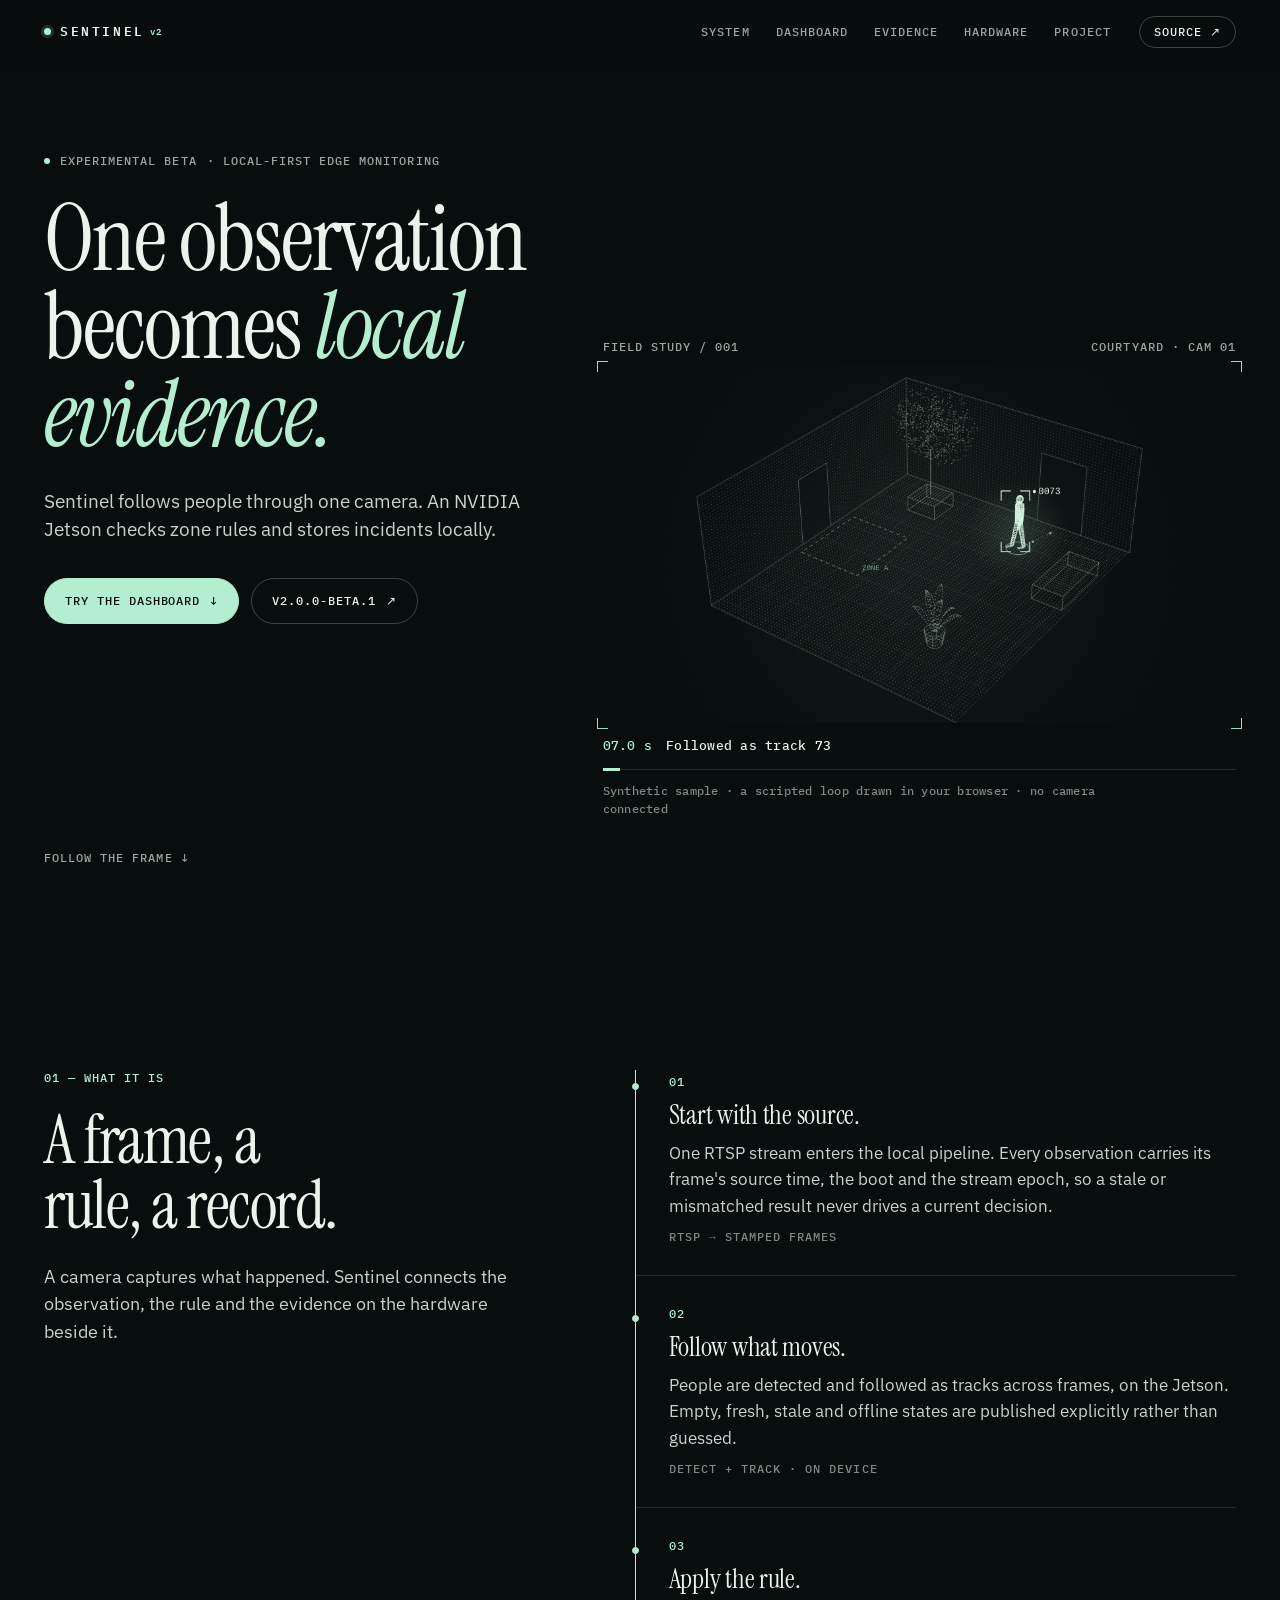
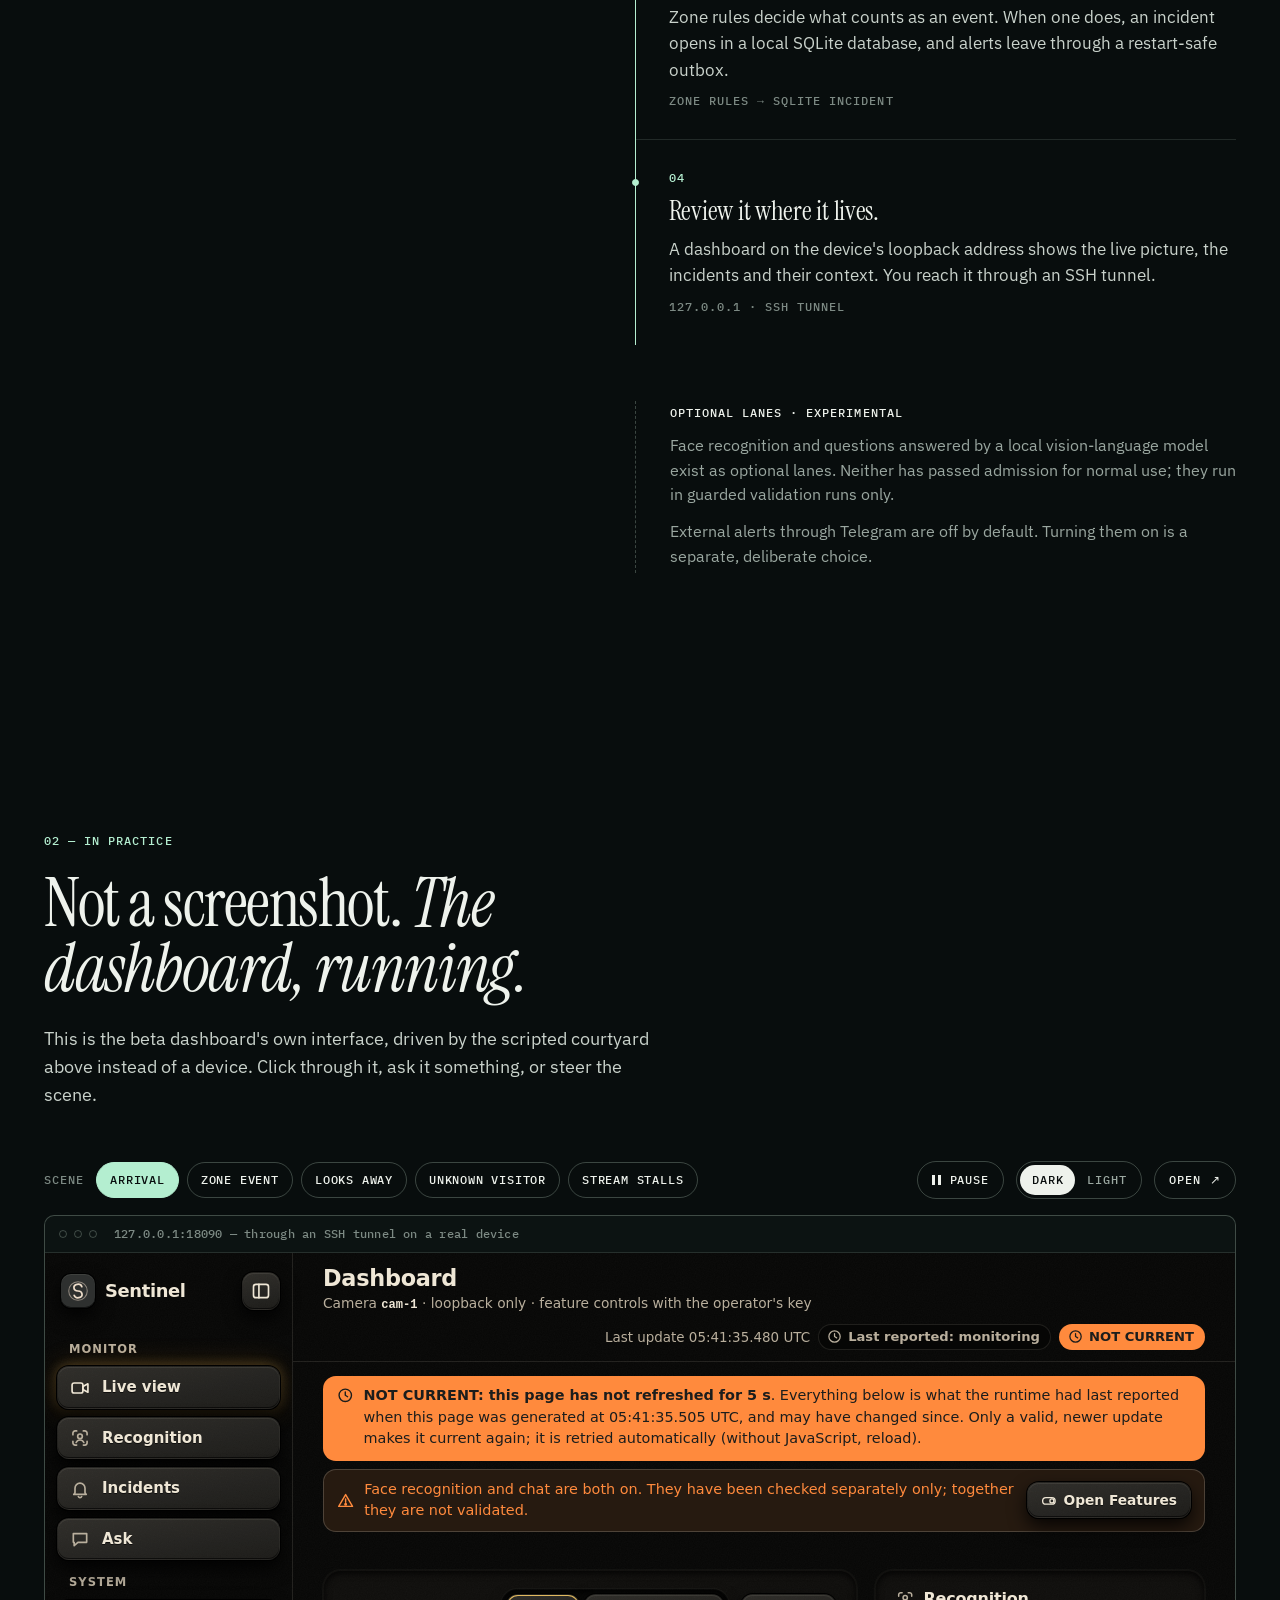
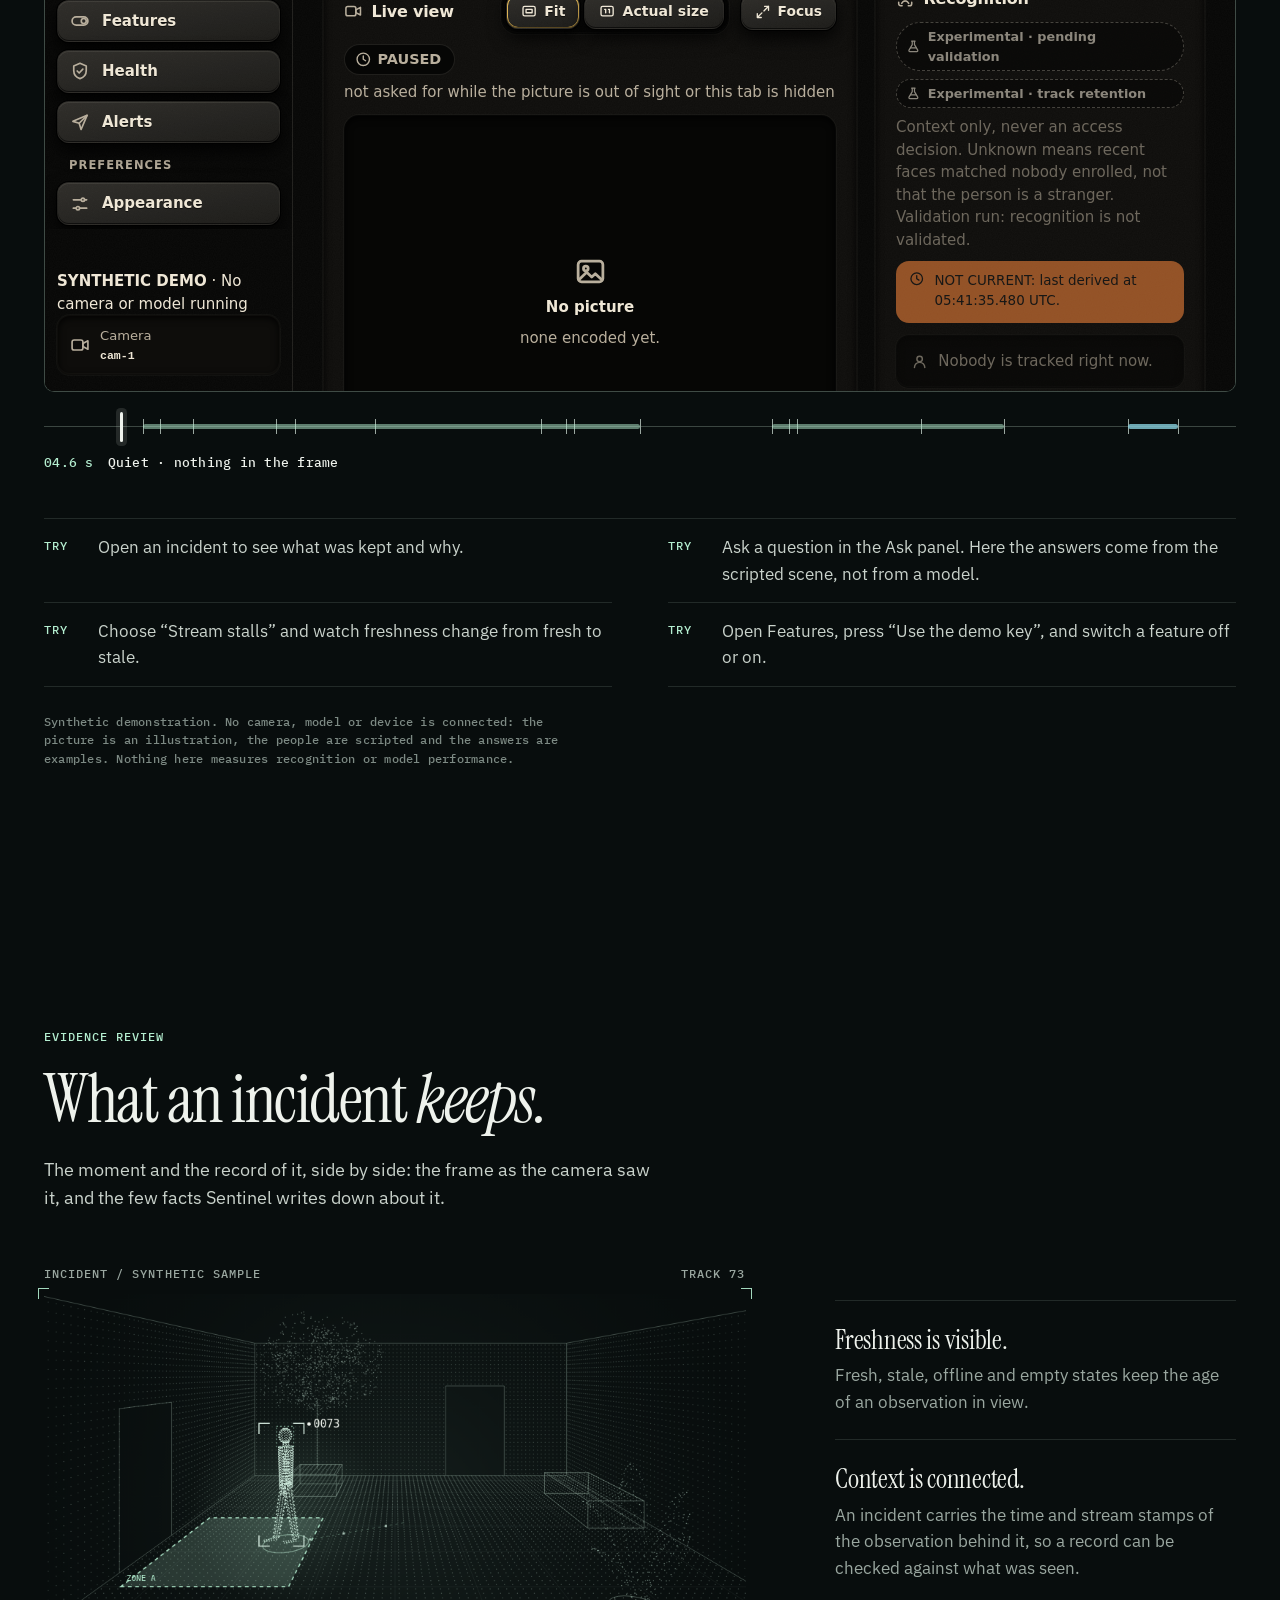
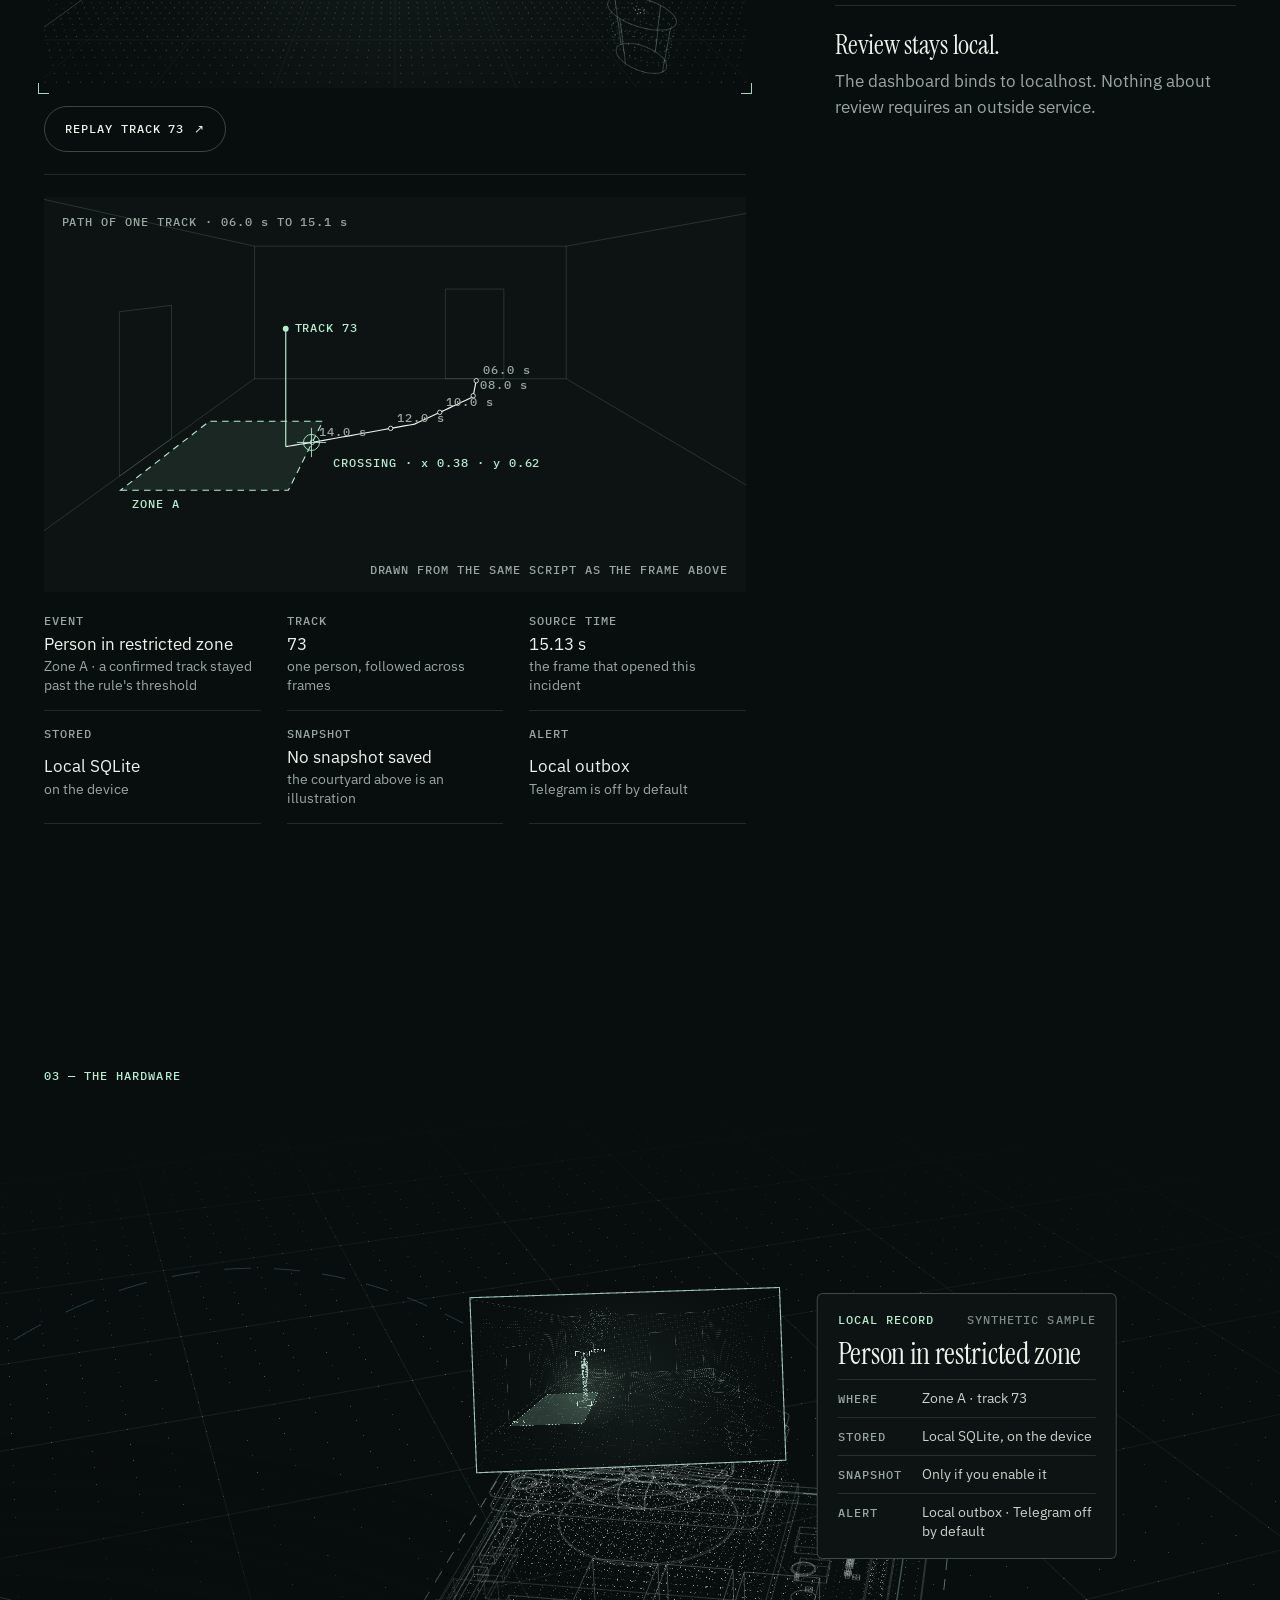
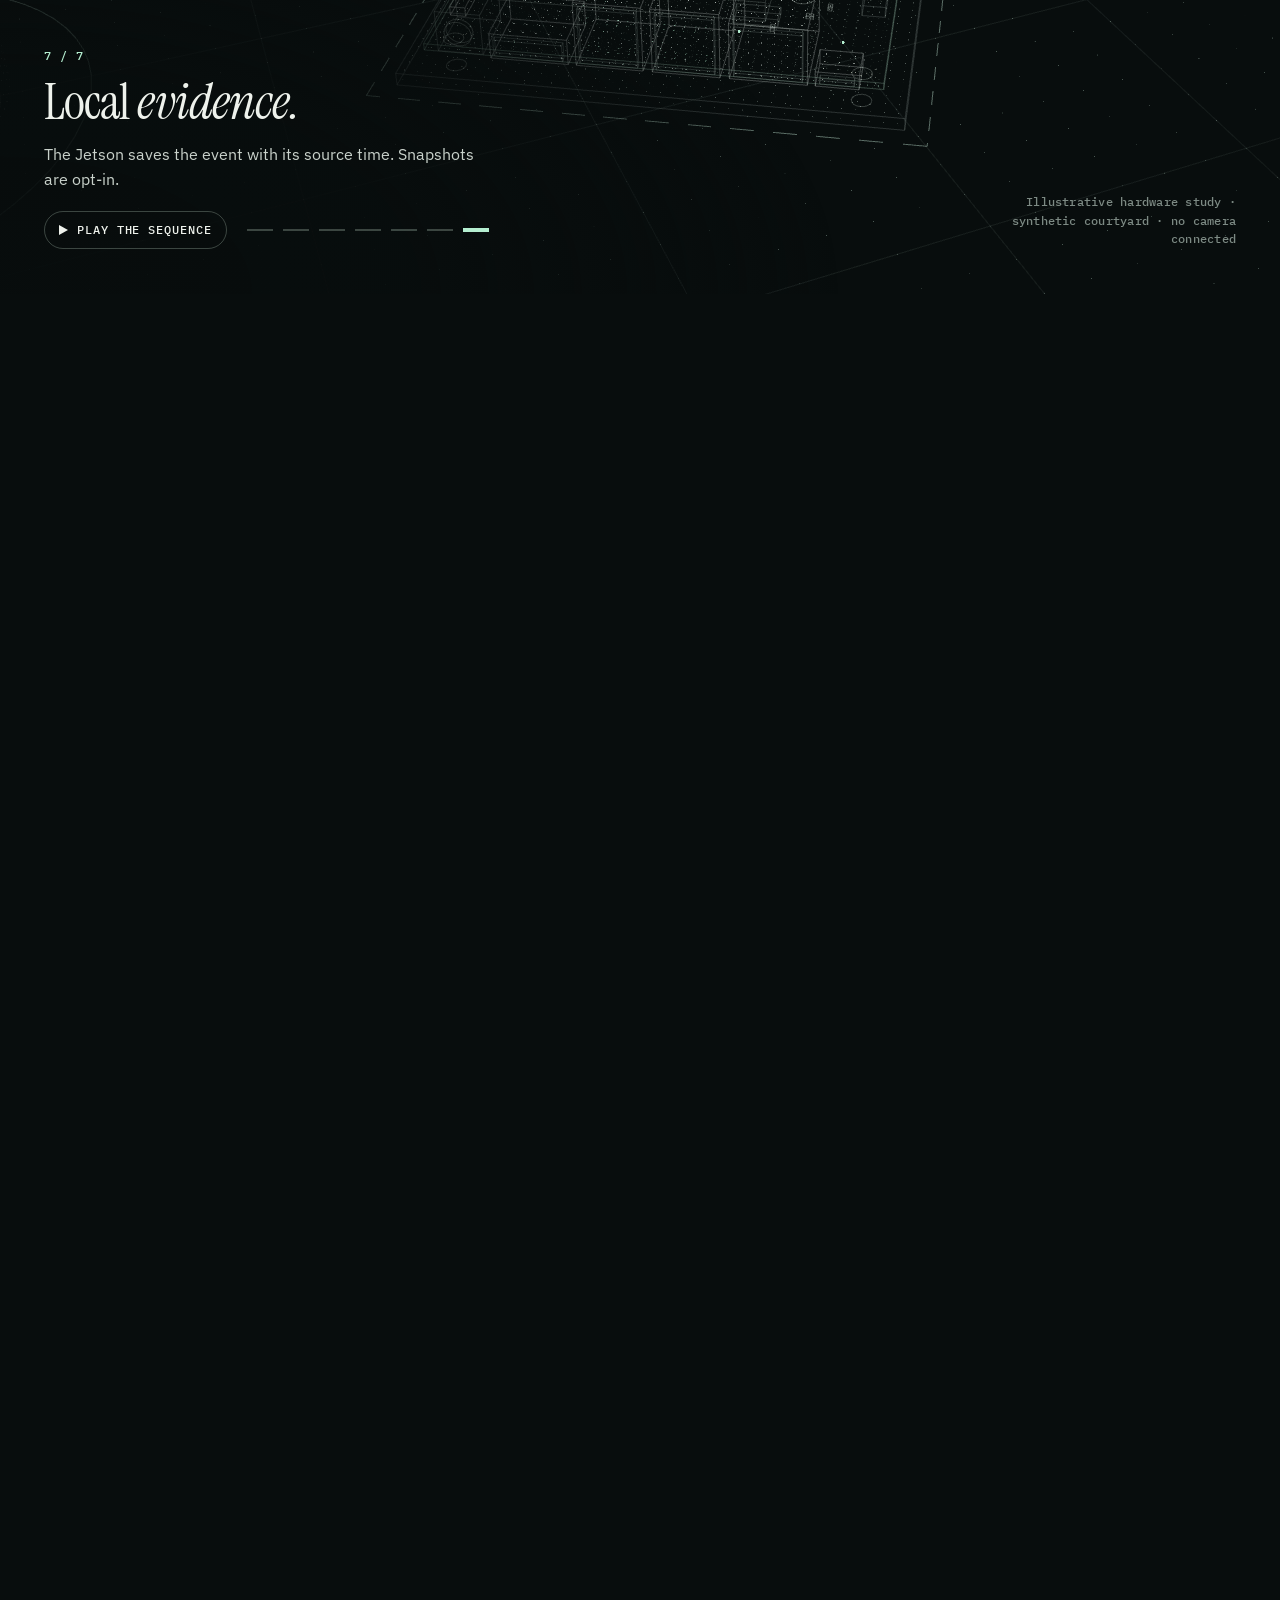
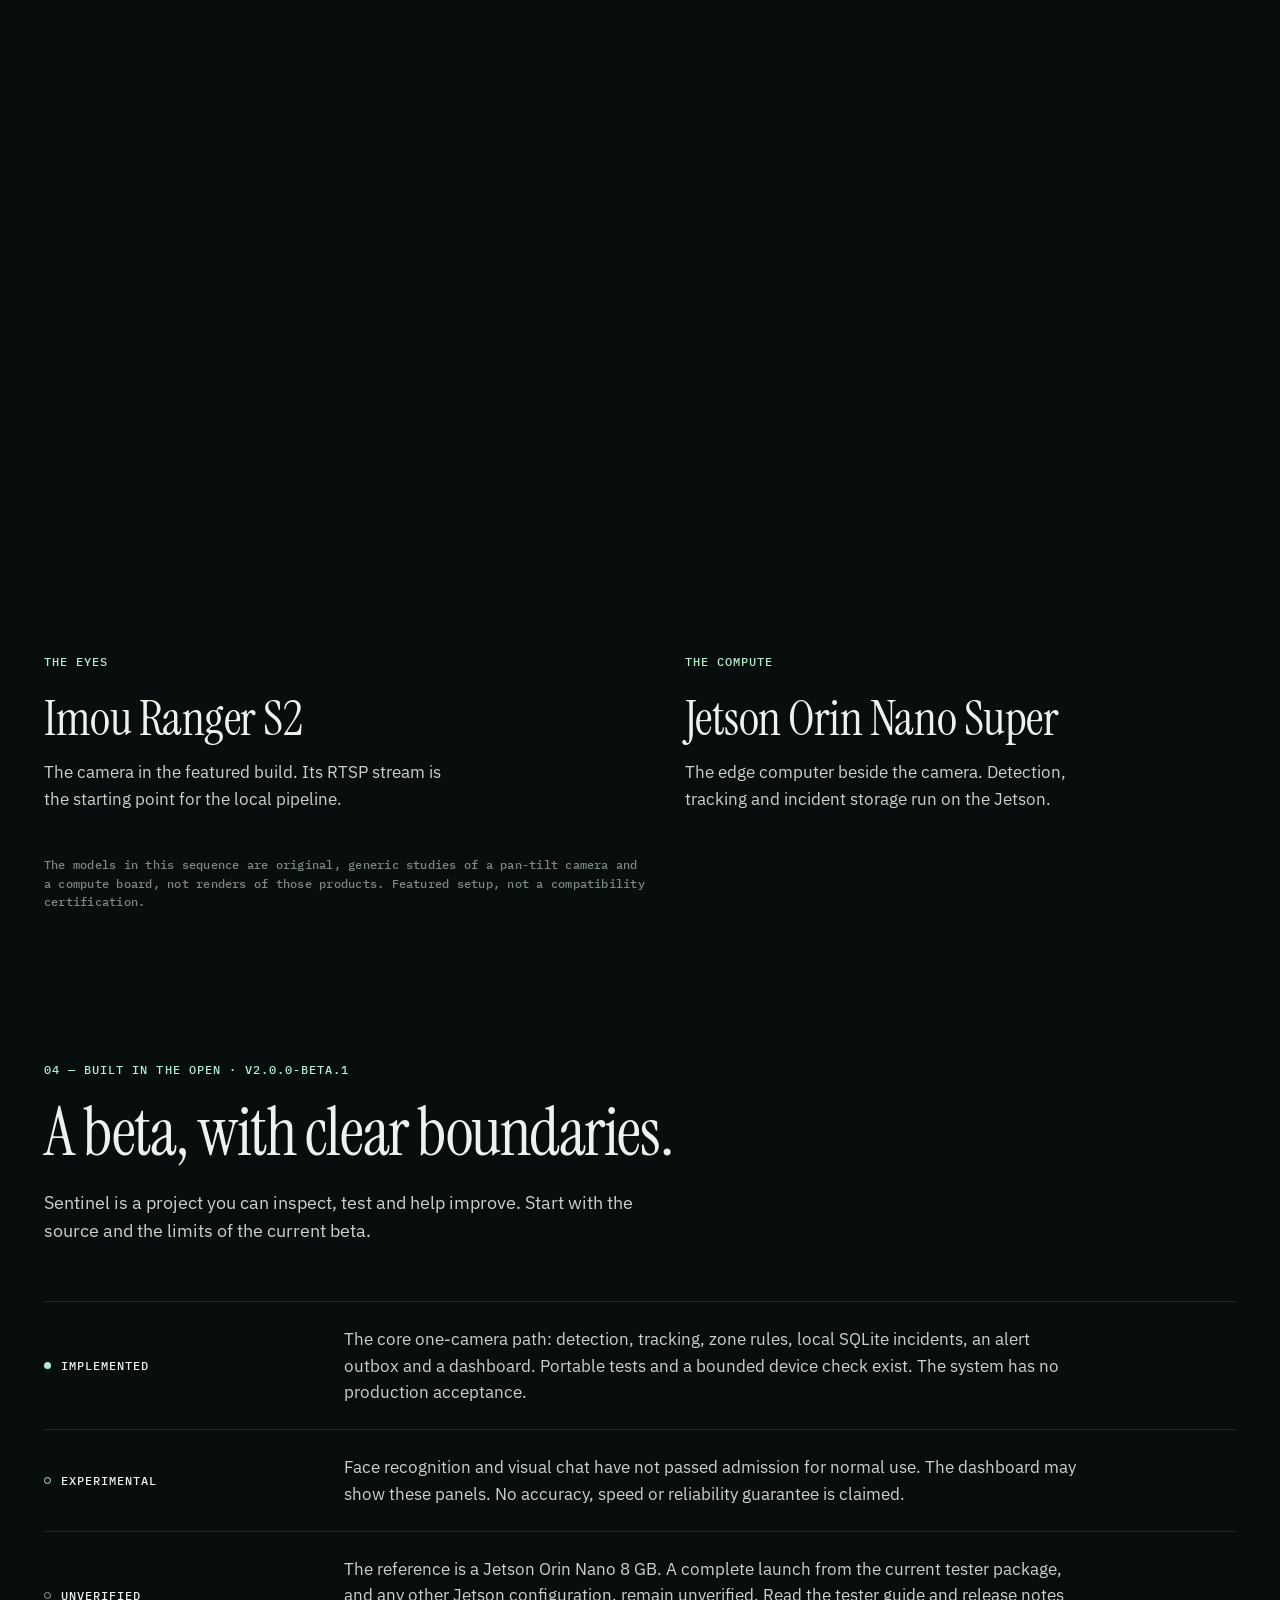
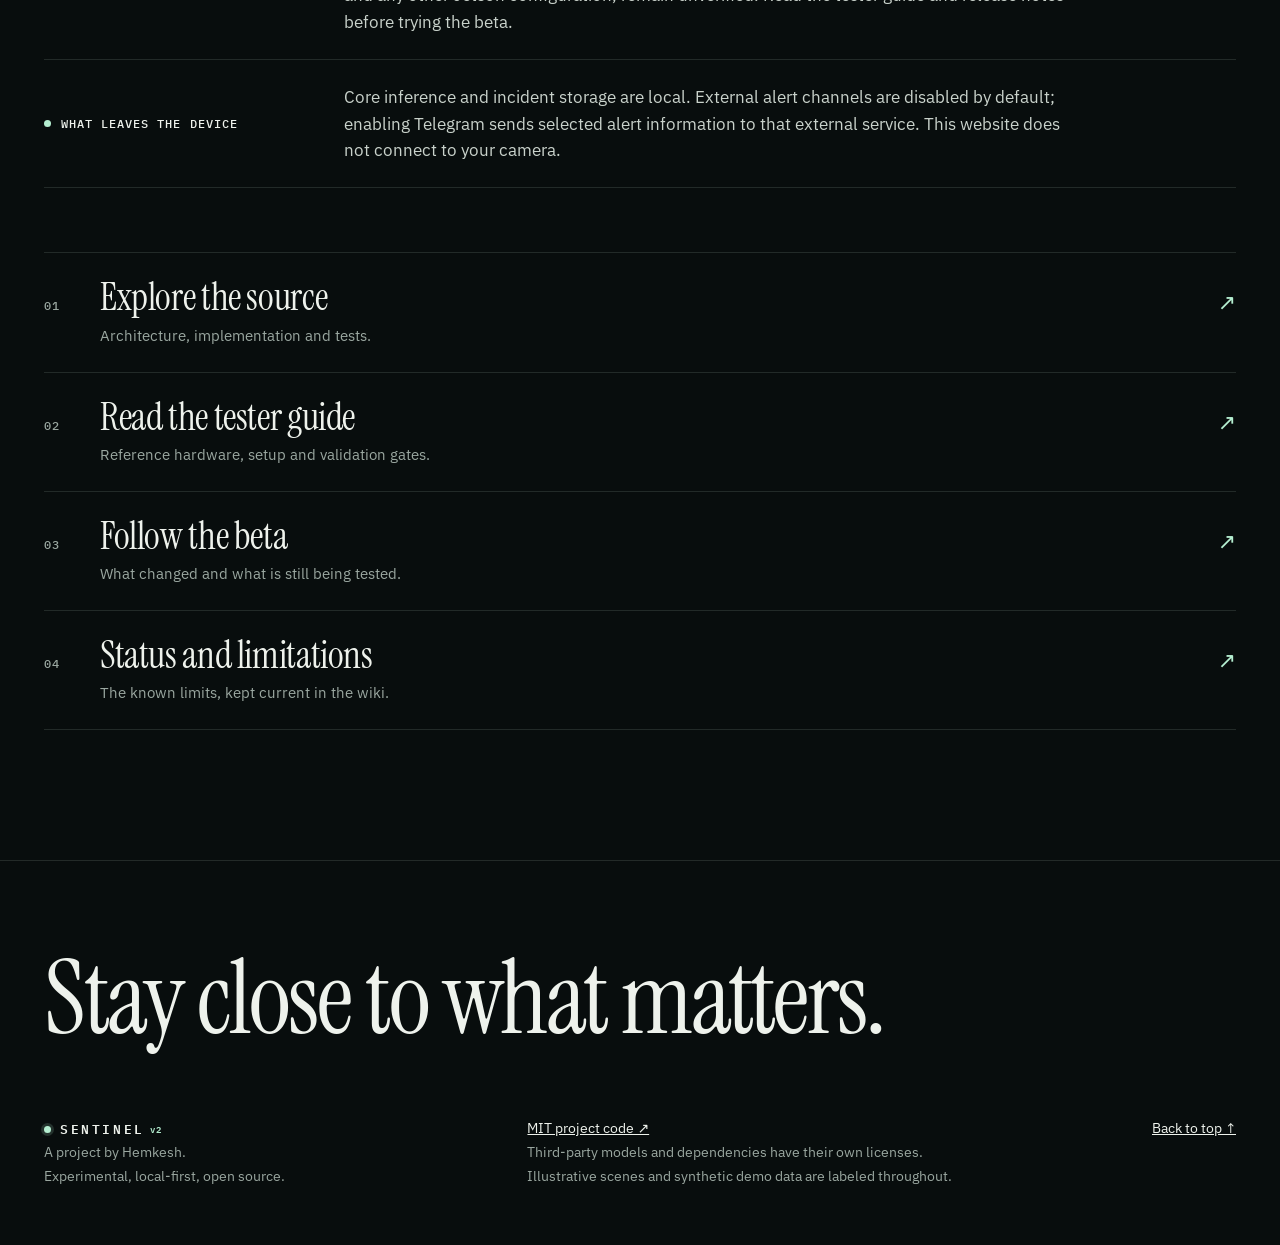
==== commit 2a114a3f: "Make Track 73 replayable and keep evidence readable on phones" ====
--- a/index.html
+++ b/index.html
@@ -8,6 +8,7 @@
 <meta name="theme-color" content="#080d0d">
 <link rel="stylesheet" href="assets/fonts.css">
 <link rel="stylesheet" href="assets/site.css">
+<link rel="stylesheet" href="assets/track-replay.css">
 </head>
 <body>
 <a class="skip" href="#main">Skip to content</a>
@@ -29,12 +30,12 @@
   <!-- ============================================================ opening -->
   <section class="hero" id="top">
     <div class="hero-copy">
-      <p class="eyebrow"><span class="pulse" aria-hidden="true"></span>Experimental beta · local-first edge monitoring</p>
+      <p class="eyebrow"><span class="pulse" aria-hidden="true"></span>Experimental beta<span class="hero-context"> · local-first edge monitoring</span></p>
       <h1>One observation becomes <em>local evidence.</em></h1>
-      <p class="lede">Sentinel watches one camera from an NVIDIA Jetson. It detects and tracks people, applies zone rules, and keeps an incident record on the device beside the camera, where you can inspect it.</p>
+      <p class="lede">Sentinel follows people through one camera. An NVIDIA Jetson checks zone rules and stores incidents locally.</p>
       <div class="actions">
         <a class="btn btn-solid" href="#dashboard">Try the dashboard <span aria-hidden="true">↓</span></a>
-        <a class="btn" href="https://github.com/hemkesh2021-dotcom/Sentinel_Surveillance/releases/tag/v2.0.0-beta.1" target="_blank" rel="noopener">v2.0.0-beta.1 <span aria-hidden="true">↗</span></a>
+        <a class="btn hero-release" href="https://github.com/hemkesh2021-dotcom/Sentinel_Surveillance/releases/tag/v2.0.0-beta.1" target="_blank" rel="noopener">v2.0.0-beta.1 <span aria-hidden="true">↗</span></a>
       </div>
     </div>
     <figure class="plate hero-plate" id="hero-plate">
@@ -44,7 +45,7 @@
         <i class="tick tl"></i><i class="tick tr"></i><i class="tick bl"></i><i class="tick br"></i>
       </div>
       <figcaption>
-        <p class="event-line mono" id="hero-event" aria-live="off"><b>00.0 s</b><span>Waiting for the next arrival</span></p>
+        <p class="event-line mono" id="hero-event" aria-live="off"><b>07.0 s</b><span>Followed as track 73</span></p>
         <div class="loop-bar" aria-hidden="true"><i id="hero-bar"></i></div>
         <p class="honest mono">Synthetic sample · a scripted loop drawn in your browser · no camera connected</p>
       </figcaption>
@@ -155,19 +156,20 @@
       <p class="sub">The moment and the record of it, side by side: the frame as the camera saw it, and the few facts Sentinel writes down about it.</p>
     </div>
     <figure class="plate evidence-plate">
-      <div class="plate-head mono"><span>Incident / synthetic sample</span><span id="ev-no">No. 073</span></div>
+      <div class="plate-head mono"><span>Incident / synthetic sample</span><span>Track 73</span></div>
       <div class="plate-frame">
         <canvas id="ev-canvas" width="960" height="540" role="img" aria-label="The courtyard as the camera sees it, drawn in dots, at the moment a tracked person stands inside Zone A in front of a side door."></canvas>
         <i class="tick tl"></i><i class="tick tr"></i><i class="tick bl"></i><i class="tick br"></i>
       </div>
+      <button type="button" class="btn evidence-replay" data-track-replay hidden>Replay Track 73 <span aria-hidden="true">↗</span></button>
       <div class="plate-record">
         <svg id="ev-diagram" viewBox="0 0 960 540" role="img" aria-label="The same moment as a diagram: the zone outline, the path the tracked person walked and the point where the path crosses into the zone."></svg>
         <dl class="fields">
           <div><dt class="mono">Event</dt><dd>Person in restricted zone <small>Zone A · a confirmed track stayed past the rule's threshold</small></dd></div>
           <div><dt class="mono">Track</dt><dd>73 <small>one person, followed across frames</small></dd></div>
-          <div><dt class="mono">Source time</dt><dd id="ev-time">14.0 s <small>of the scripted loop; on a device, the frame's own time</small></dd></div>
+          <div><dt class="mono">Source time</dt><dd id="ev-time">15.13 s <small>the frame that opened this incident</small></dd></div>
           <div><dt class="mono">Stored</dt><dd>Local SQLite <small>on the device</small></dd></div>
-          <div><dt class="mono">Snapshot</dt><dd>Opt-in <small>kept only when you enable it</small></dd></div>
+          <div><dt class="mono">Snapshot</dt><dd>No snapshot saved <small>the courtyard above is an illustration</small></dd></div>
           <div><dt class="mono">Alert</dt><dd>Local outbox <small>Telegram is off by default</small></dd></div>
         </dl>
       </div>
@@ -217,7 +219,7 @@
             <div class="cap" data-beat="3"><p class="mono cap-n">4 / 7</p><h3>The same frame, <em>opened.</em></h3><p>Lifted out of the camera's view so the scene can be read: the yard, the person, the zone, and the cone the camera sees. An illustration: Sentinel works on the flat frame.</p></div>
             <div class="cap" data-beat="4"><p class="mono cap-n">5 / 7</p><h3>The event stays <em>identifiable.</em></h3><p>The person is followed as one track. When that track stays in Zone A past the rule's threshold, the zone rule opens an incident for it.</p></div>
             <div class="cap" data-beat="5"><p class="mono cap-n">6 / 7</p><h3>Carried to the board <em>beside it.</em></h3><p>Detection, tracking and incident storage run on the Jetson, on your own network. External alerts are a separate choice, off by default.</p></div>
-            <div class="cap" data-beat="6"><p class="mono cap-n">7 / 7</p><h3>Local <em>evidence.</em></h3><p>An incident record in local SQLite, stamped with the time of the observation behind it. Snapshots are kept only if you turn them on.</p>
+            <div class="cap" data-beat="6"><p class="mono cap-n">7 / 7</p><h3>Local <em>evidence.</em></h3><p>The Jetson saves the event with its source time. Snapshots are opt-in.</p>
               <dl class="cap-record">
                 <div><dt class="mono">Event</dt><dd>Person in restricted zone · Zone A · track 73</dd></div>
                 <div><dt class="mono">Stored</dt><dd>Local SQLite, on the device</dd></div>
@@ -298,6 +300,7 @@
 
 <script>window.SENTINEL_SITE = Object.assign({"three":"assets/three.min.js","dashboard":"dashboard.html","posters":"posters/"}, { trackLabel: function (a) { return "Track " + a.track; } });</script>
 <script src="assets/courtyard.js"></script>
+<script src="assets/track-replay.js"></script>
 <script src="assets/hardware.js"></script>
 <script src="assets/film.js"></script>
 <script src="assets/site.js"></script>
--- a/assets/site.css
+++ b/assets/site.css
@@ -84,6 +84,19 @@
 .loop-bar { height: 1px; background: var(--line); margin: 12px 0 12px; position: relative; }
 .loop-bar i { position: absolute; left: 0; top: -1px; height: 3px; width: 0; background: var(--sage); }
 .scroll-cue { display: none; text-decoration: none; }
+@media (max-width: 700px) {
+  .hero { padding-top: 76px; padding-bottom: 44px; gap: 28px; }
+  .hero-copy { display: grid; grid-template-columns: 1fr auto; align-items: center;
+    grid-template-areas: "beta version" "title title" "summary summary" "action action"; }
+  .hero .eyebrow { grid-area: beta; margin: 0; }
+  .hero-context { display: none; }
+  .hero h1 { grid-area: title; margin-top: 12px; }
+  .hero .lede { grid-area: summary; margin-top: 14px; font-size: 16px; line-height: 1.45; }
+  .hero .actions { display: contents; }
+  .hero .btn-solid { grid-area: action; justify-self: start; margin-top: 18px; }
+  .hero .hero-release { grid-area: version; min-height: 40px; padding: 0 2px; gap: 4px; border: 0;
+    color: var(--sage); font-size: 11px; text-transform: none; text-decoration: underline; text-underline-offset: 4px; }
+}
 @media (min-width: 1000px) {
   .hero { grid-template-columns: minmax(0, 5fr) minmax(0, 6.4fr); column-gap: 5vw; padding-top: 17vh; padding-bottom: 9vh; align-content: stretch; }
   .hero-copy { align-self: start; }
@@ -172,6 +185,7 @@
 /* ------------------------------------------------------------ evidence */
 .evidence { padding: 110px var(--gr) 120px var(--gl); max-width: calc(var(--wrap) + 88px); margin: 0 auto; display: grid; gap: 54px; }
 .evidence-plate { max-width: 760px; width: 100%; }
+.evidence-replay { margin-top: 18px; }
 .plate-record { position: relative; margin-top: 22px; border-top: 1px solid var(--line); padding-top: 22px; }
 #ev-diagram { width: 100%; height: auto; aspect-ratio: 16 / 9; background: var(--ink2); }
 .fields { display: grid; grid-template-columns: 1fr 1fr; gap: 0 26px; margin-top: 6px; }
@@ -246,6 +260,7 @@
 .film-static li { display: grid; gap: 22px; }
 .film-static img { width: 100%; height: auto; border: 1px solid var(--line); }
 .film-static .cap { position: static; opacity: 1; transform: none; pointer-events: auto; max-width: 560px; }
+.film-static .cap-record { display: block; }
 .film-static-h { padding: 0 var(--gr) 34px var(--gl); max-width: calc(var(--wrap) + 88px); margin: 0 auto; }
 @media (min-width: 900px) { .film-static li { grid-template-columns: minmax(0, 1.7fr) minmax(0, 1fr); column-gap: 5vw; align-items: end; } }
 .film[data-static="1"] .film-track { display: none; }
@@ -275,6 +290,14 @@
   .fl-frame-b { display: none; }
   .film-overlay .fl-tag { top: auto; bottom: 30px; left: auto; right: var(--gr); max-width: calc(100% - 2 * var(--gr)); white-space: normal; text-align: right; font-size: 10px; line-height: 1.4; background: rgba(8, 13, 13, .8); }
   .note-wide { display: none; }
+  /* Give the last chapter its natural height. On a short screen the page can
+     scroll through all the fields and then the chapter controls. */
+  .film-stage[data-beat="6"] { height: auto; min-height: 100svh; overflow: visible;
+    grid-template-rows: minmax(clamp(180px, 37svh, 420px), 1fr) auto; }
+  .film-stage[data-beat="6"] .film-caps { height: auto; overflow: visible; }
+  .film-stage[data-beat="6"] .film-view { overflow: hidden; }
+  .film-stage[data-beat="6"] .cap.on { position: relative; }
+  .film-stage[data-beat="6"] .film-ctl { position: static; }
 }
 
 /* ------------------------------------------------------------ 04 the project */
--- a/assets/track-replay.css
+++ b/assets/track-replay.css
@@ -0,0 +1,32 @@
+.track-replay {
+  color-scheme: dark; color: #eff4ee; background: #101817; border: 1px solid #586a60;
+  box-sizing: border-box; width: min(600px, calc(100% - 24px)); max-width: none;
+  max-height: calc(100% - 24px); max-height: calc(100dvh - 24px); padding: clamp(14px, 3vw, 26px);
+  margin: auto; overflow: auto; overscroll-behavior: contain; border-radius: 7px;
+  font: 400 15px/1.4 "IBM Plex Sans", system-ui, sans-serif;
+}
+.track-replay::backdrop { background: rgb(3 9 8 / 86%); }
+.track-replay .tr-head, .track-replay .tr-readout, .track-replay .tr-controls {
+  display: flex; justify-content: space-between; align-items: center; gap: 10px;
+}
+.track-replay .tr-label, .track-replay .tr-sample, .track-replay dt, .track-replay .tr-controls span {
+  margin: 0; font: 500 11px/1.5 "IBM Plex Mono", ui-monospace, monospace; color: #b2c2b9;
+}
+.track-replay .tr-label, .track-replay .tr-sample { text-transform: uppercase; letter-spacing: .09em; }
+.track-replay h2 { margin: 1px 0 0; color: #eff4ee; font: 400 clamp(32px, 7vw, 47px)/1.06 "Instrument Serif", Georgia, serif; }
+.track-replay button {
+  cursor: pointer; padding: 0 14px; min-height: 40px; color: #eff4ee; background: transparent;
+  border: 1px solid #63786c; border-radius: 22px; font: 500 13px/1.2 "IBM Plex Sans", system-ui, sans-serif;
+}
+.track-replay button:focus-visible { outline: 2px solid #c5ffe1; outline-offset: 2px; }
+.track-replay .tr-frame { position: relative; margin: 14px 0; border: 1px solid #34453b; background: #080d0d; }
+.track-replay canvas { display: block; width: 100%; height: auto; }
+.track-replay .tr-sample { position: absolute; top: 8px; left: 8px; padding: 2px 5px; background: #0d1613; color: #d4e2d9; font-size: 10px; }
+.track-replay .tr-readout { align-items: baseline; font-weight: 500; }
+.track-replay [data-dwell] { flex: none; color: #b4eed0; font: 500 13px/1.4 "IBM Plex Mono", ui-monospace, monospace; }
+.track-replay .tr-timeline { height: 2px; background: #3a4a40; margin: 10px 0 15px; }
+.track-replay .tr-timeline i { display: block; height: 100%; background: #b4eed0; transform-origin: left; }
+.track-replay .tr-receipt { margin: 0 0 14px; padding: 0; display: grid; grid-template-columns: 1fr 1fr; gap: 10px 14px; }
+.track-replay [data-source] { font-variant-numeric: tabular-nums; }
+.track-replay dd { margin: 1px 0 0; color: #eff4ee; font-size: 15px; }
+.track-replay [data-play] { color: #102018; background: #b4eed0; border-color: #b4eed0; }
